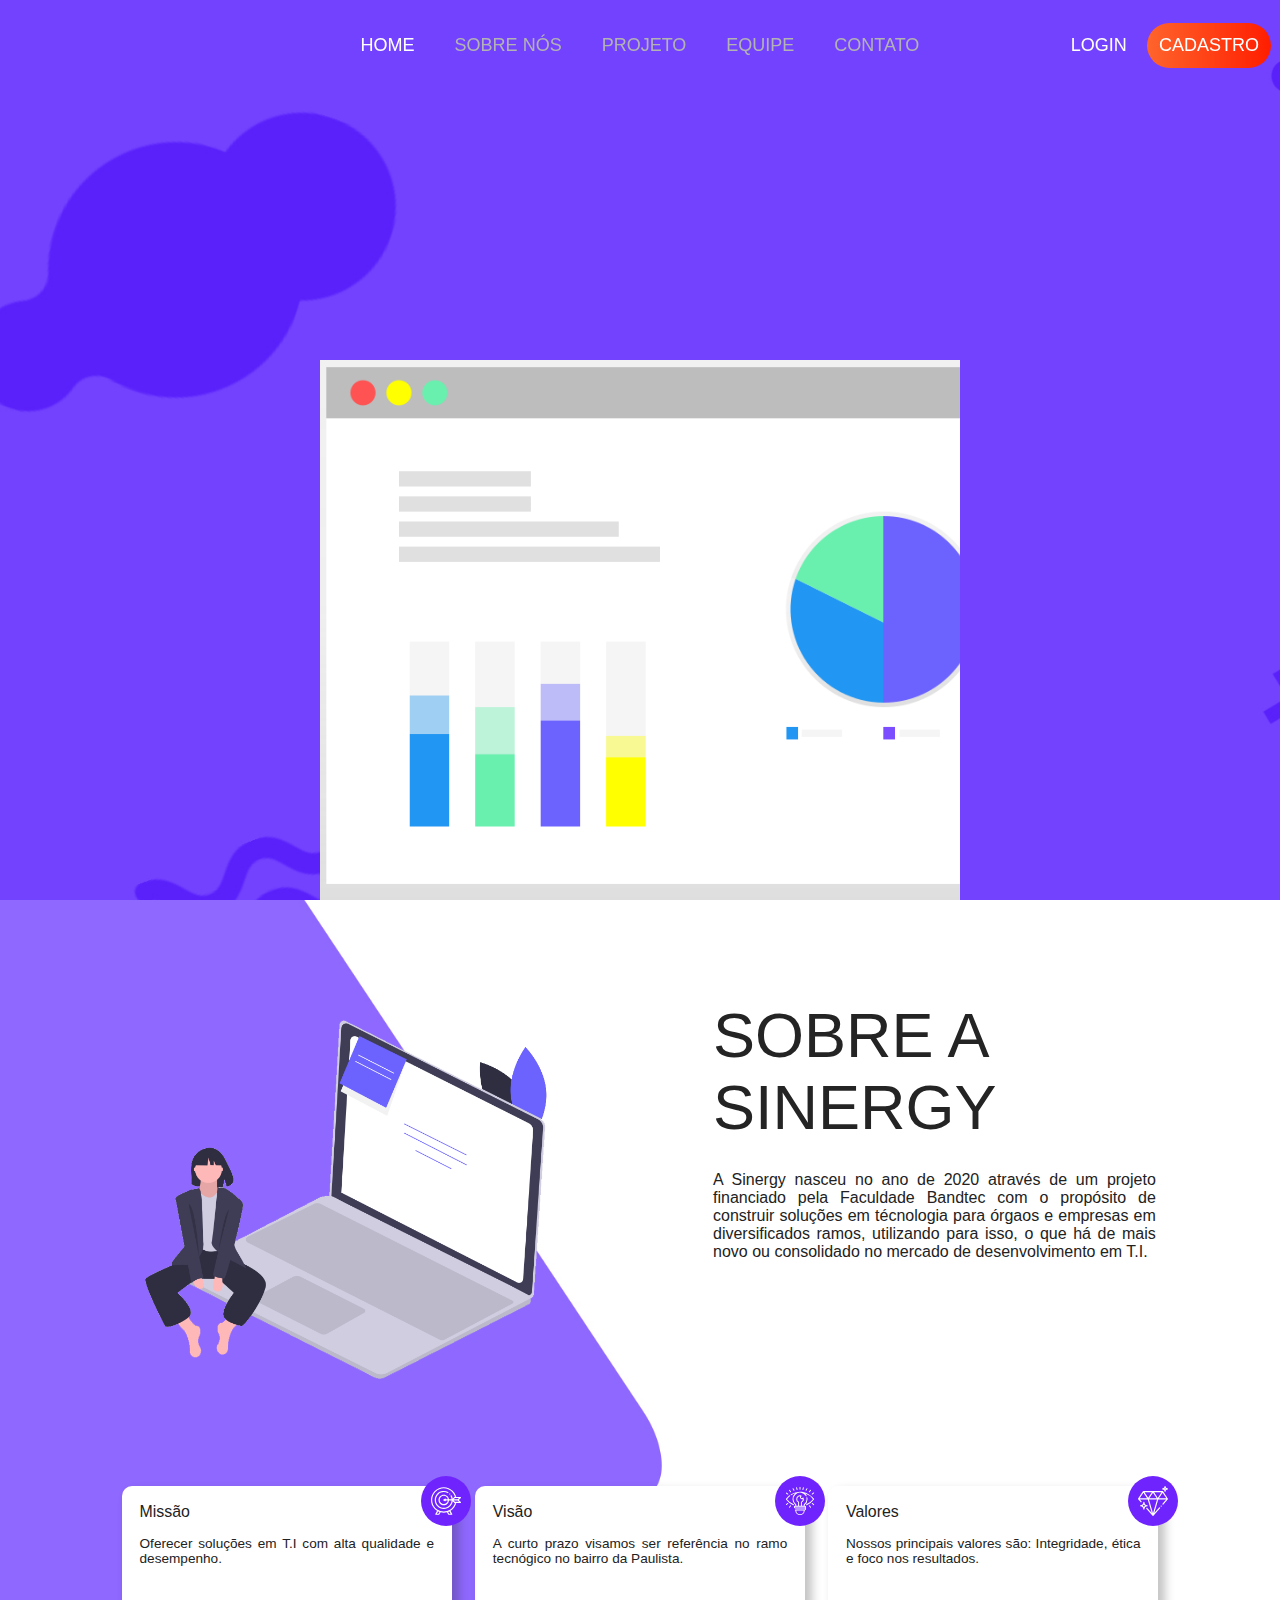
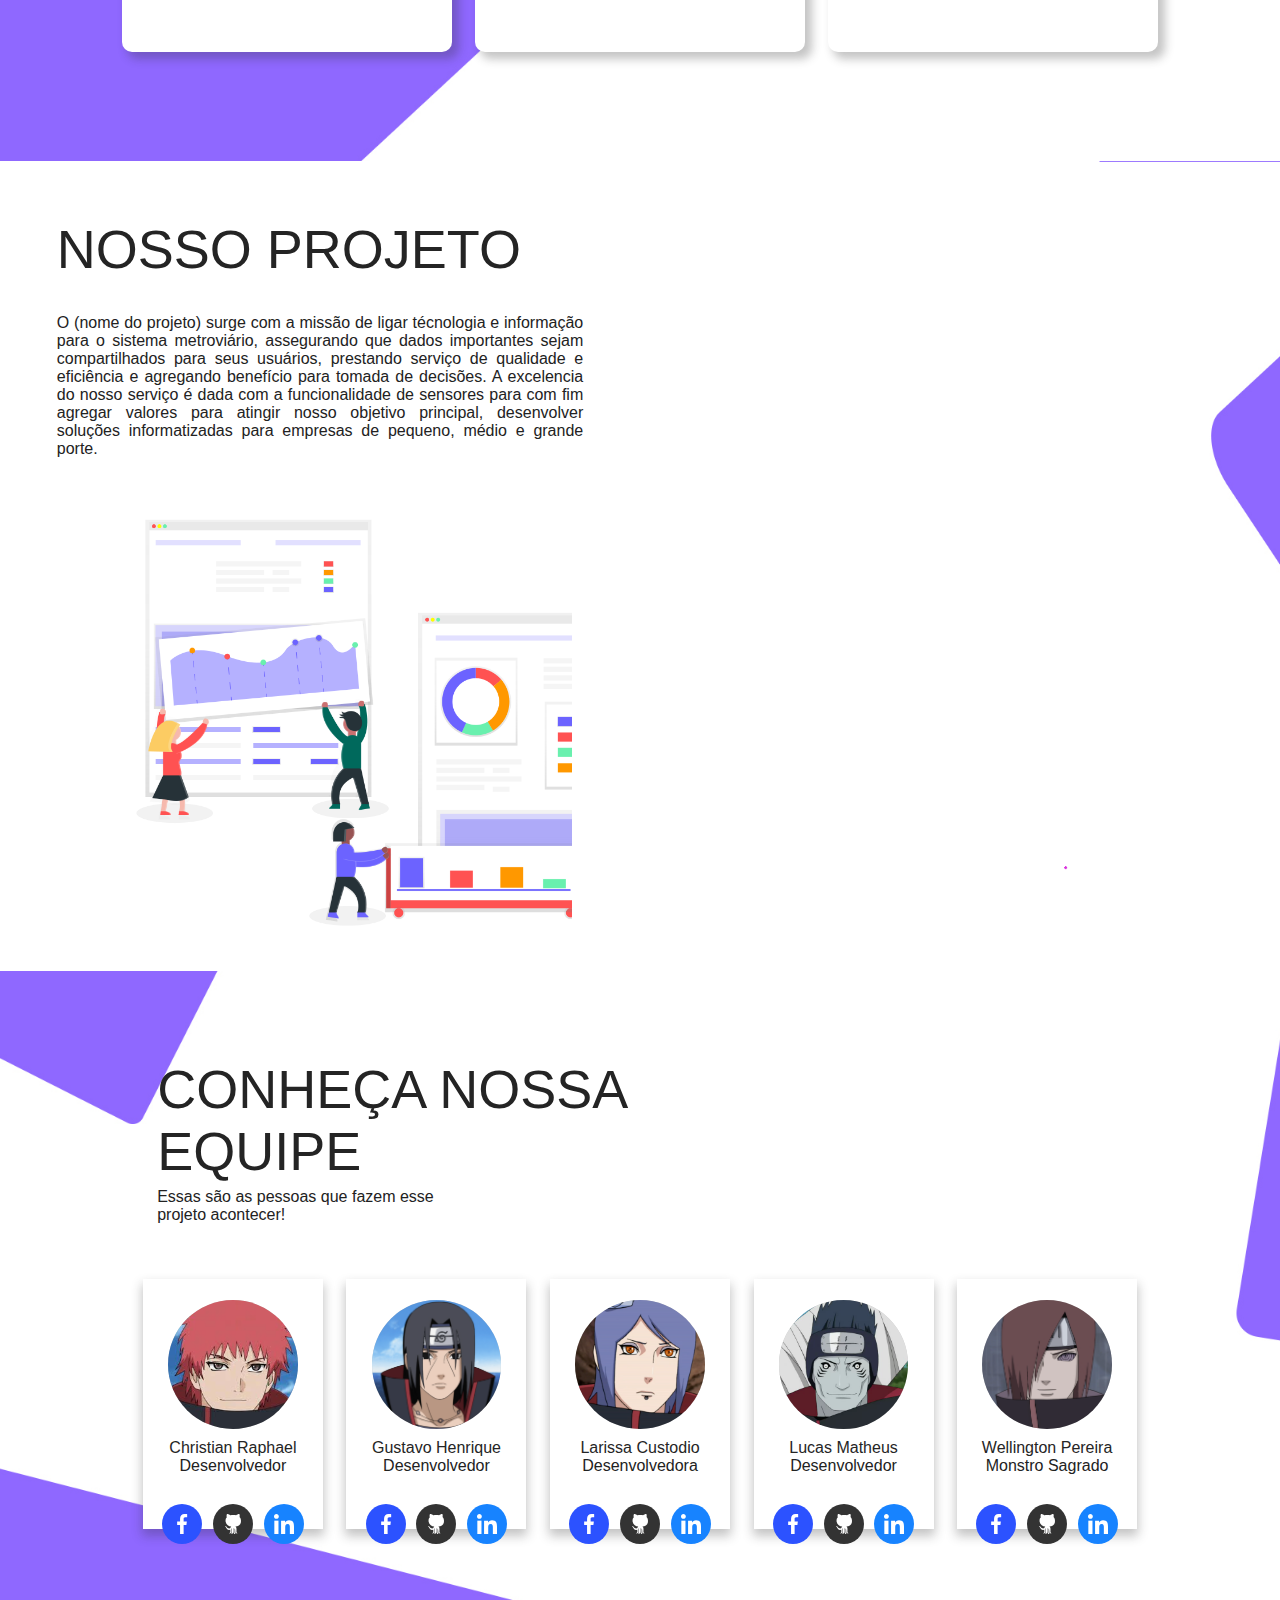
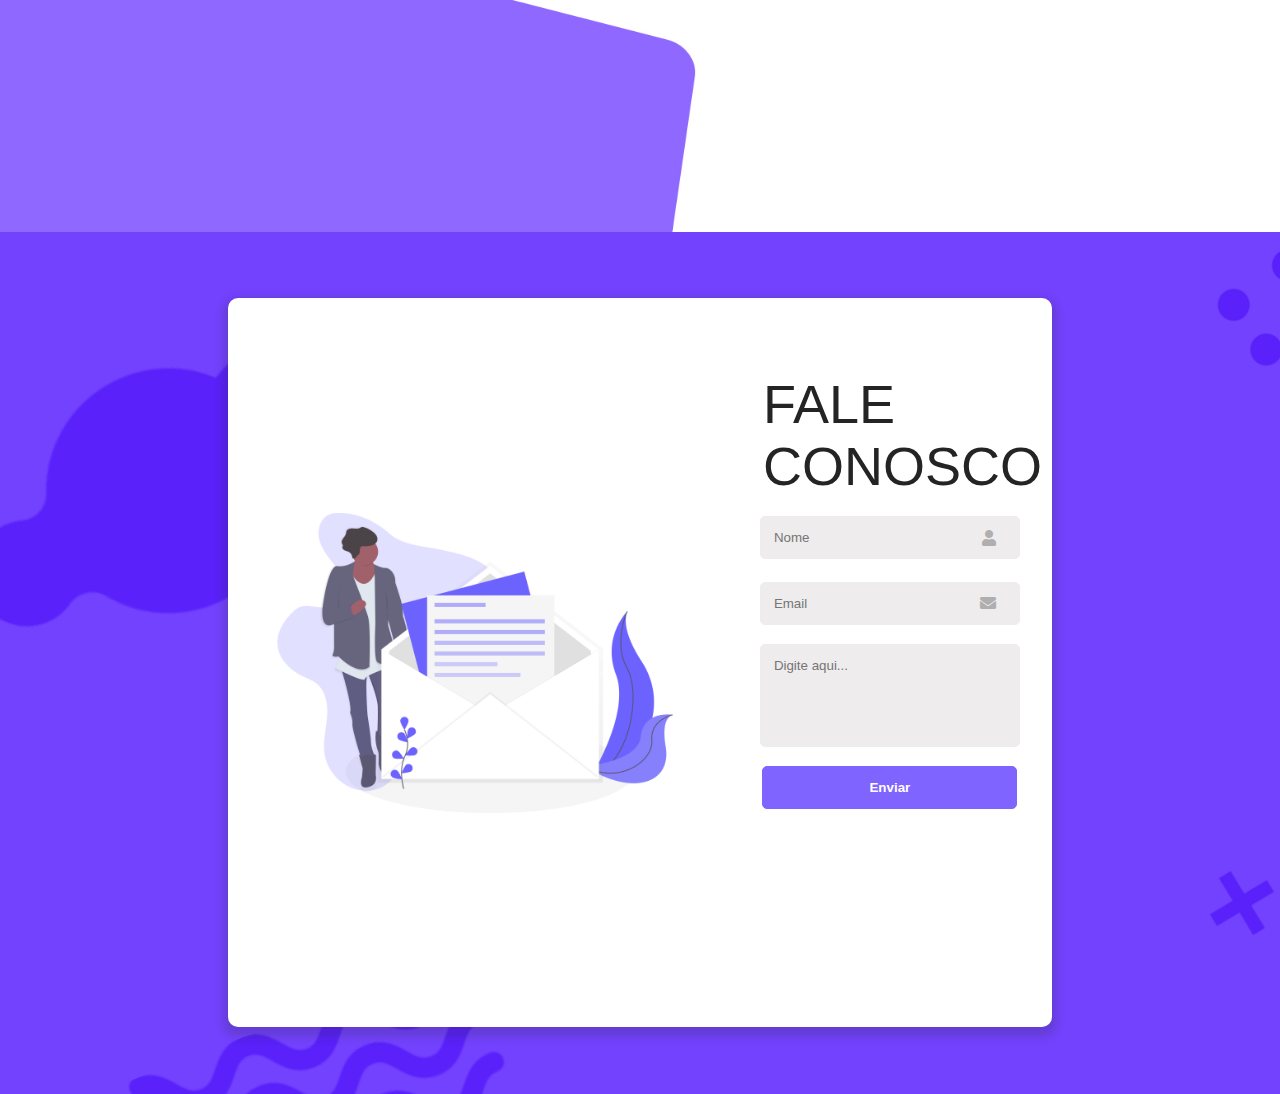
==== site-institucional/index.html @ 0c318675 "atualização section projeto" ====
<!DOCTYPE html>
<html lang="pt-br">
<head>
    <meta charset="UTF-8">
    <meta name="viewport" content="width=device-width, initial-scale=1.0">
    <meta http-equiv="X-UA-Compatible" content="ie=edge">
    <title>Document</title>

    <link rel="stylesheet" href="css/grid-layout-index.css">
    <link rel="stylesheet" href="css/menu-style.css">
    <link rel="stylesheet" href="css/style-index.css">
    <link rel="stylesheet" href="css/grid-layout-login.css">
    <link rel="stylesheet" href="css/style-login.css">

    <link href="css/font-awesome-css/all.css" rel="stylesheet"/>
    <link href="css/font-awesome-css/fontawesome.css" rel="stylesheet">
    <link href="css/font-awesome-css/brands.css" rel="stylesheet">
    <link href="css/font-awesome-css/solid.css" rel="stylesheet">
</head>
<body>
    
    <!-- CABEÇALHO -->
    <header id='header'>

        <nav id='nav-menu'>

            <div id='div-logo-menu'>
                <!-- <h1>
                    <img src="" alt="logo da empresa" id='logo-menu'>
                </h1> -->
            </div>

            <ul id='menu-site' class='menu'>
                <li class='item-menu'> <a href="#header" class='menu-link active'>HOME</a> </li>
                <li class='item-menu'> <a href="#section-empresa" class='menu-link'>SOBRE NÓS</a> </li>
                <li class='item-menu'> <a href="#section-projeto" class='menu-link'>PROJETO</a> </li>
                <li class='item-menu'> <a href="#section-equipe" class='menu-link'>EQUIPE</a> </li>
                <li class='item-menu'> <a href="#section-contato" class='menu-link'>CONTATO</a> </li>
            </ul>

            <ul id='menu-login' class='menu'>
                <li class='item-menu'><a href="#modal-login" class='page-link active'>LOGIN</a> </li>
                <li class='item-menu menu-button'> <a href="#" class='page-link'>CADASTRO</a> </li>
            </ul>

        </nav>

    </header>

    <!-- CONTEÚDO PRINCIPAL -->
    <main id='main-content'>

        <!-- IMAGEM INICIAL -->
        <div id='home'>
            <div class="imagem-home">

            </div>
        </div>

        <!-- SEÇÂO SOBRE A EMPRESA -->
        <section id='section-empresa' class='section'>
            <div class="section-image">
                <img src="img/undraw_noted_pc9f.png" alt="Mulher sentada em um notebook" class='img-section-image'>
            </div>

            <div class="section-intro">
                <h2 class='section-title'>SOBRE A SINERGY</h2>

                <p class='description'>A Sinergy nasceu no ano de 2020 através de um projeto financiado pela Faculdade Bandtec com o propósito de construir soluções em técnologia para órgaos e empresas em diversificados ramos, utilizando para isso, o que há de mais novo ou consolidado no mercado de desenvolvimento em T.I.</p>
            </div>

            <div class='content'>
                <div class='div-mvs'>
                    <div class="mvs-icon">
                        <img src="img/mission.svg" alt="Icone de alvo">
                    </div>

                    <h3 class='mvs-title'>Missão</h3>
                    <p class='mvs-p'>Oferecer soluções em T.I com alta qualidade e desempenho.<p>
                </div>

                <div class='div-mvs'>
                    <div class="mvs-icon">
                        <img src="img/vision.svg" alt="Icone de olho">
                    </div>

                    <h3 class='mvs-title'>Visão</h3>
                    <p class='mvs-p'>A curto prazo visamos ser referência no ramo tecnógico no bairro da Paulista.<p>
                </div>

                <div class='div-mvs'>
                    <div class="mvs-icon">
                        <img src="img/diamond.svg" alt="Icone de diamante">
                    </div>

                    <h3 class='mvs-title'>Valores</h3>
                    <p class='mvs-p'>Nossos principais valores são: Integridade, ética e foco nos resultados.</p>

                </div>
            </div>
        </section>

        <!-- SEÇÃO SOBRE O PROJETO -->
        <section id='section-projeto' class='section'>
            <div class="section-intro">
                <h2 class='section-title'>NOSSO PROJETO</h2>

                <p class='description'>O (nome do projeto) surge com a missão de ligar técnologia e informação para o sistema metroviário, assegurando que dados importantes sejam compartilhados para seus usuários, prestando serviço de qualidade e eficiência e agregando benefício para tomada de decisões. A excelencia do nosso serviço é dada com a funcionalidade de sensores para com fim agregar valores para atingir nosso objetivo principal, desenvolver soluções informatizadas para empresas de pequeno, médio e grande porte.</p>

                <div class="image-intro"></div>
            </div>
            <div class="section-image">

            </div>
        </section>

        <!-- SEÇÃO SOBRE A EQUIPE -->
        <section id='section-equipe' class='section'>
            <div class="section-intro">
                <h2 class='section-title'>CONHEÇA NOSSA EQUIPE</h2>

                <p class='section-subtitle'>Essas são as pessoas que fazem esse projeto acontecer!</p>
            </div>

            <div class="content">
                <div class="div-membro">
                    <div class="photo-membro">
                        <div class='img-photo-membro'>
                            <img src="img/sasori.jpg" alt="Foto de Christian Raphael" class='img-membro'>
                        </div>
                    </div>

                    <div class="name-membro">
                        <h3 class="name">Christian Raphael</h3>
                        <p class="funtion">Desenvolvedor</p>
                    </div>

                    <div class="social-medias">
                        <div class='div-social-media'>
                            <a href="#">
                                <img src="img/facebook.svg" alt="Facebook" class='social-media-icon'>
                            </a>
                        </div> 

                        <div class='div-social-media'>
                            <a href="#">
                                <img src="img/cat.svg" alt="GitHub" class='social-media-icon'>
                            </a>
                        </div>

                        <div class='div-social-media'>
                            <a href="#">
                                <img src="img/linkedin.svg" alt="Linkedin" class='social-media-icon'>
                            </a>
                        </div>
                    </div>
                </div>

                <div class="div-membro">
                    <div class="photo-membro">
                        <div class='img-photo-membro'>
                            <img src="img/itachi.png" alt="Foto de Gustavo Henrique" class='img-membro'>
                        </div>
                    </div>

                    <div class="name-membro">
                        <h3 class="name">Gustavo Henrique</h3>
                        <p class="funtion">Desenvolvedor</p>
                    </div>

                    <div class="social-medias">
                        <div class='div-social-media'>
                            <a href="#">
                                <img src="img/facebook.svg" alt="Facebook" class='social-media-icon'>
                            </a>
                        </div> 

                        <div class='div-social-media'>
                            <a href="#">
                                <img src="img/cat.svg" alt="GitHub" class='social-media-icon'>
                            </a>
                        </div>

                        <div class='div-social-media'>
                            <a href="#">
                                <img src="img/linkedin.svg" alt="Linkedin" class='social-media-icon'>
                            </a>
                        </div>
                    </div>
                </div>

                <div class="div-membro">
                    <div class="photo-membro">
                        <div class='img-photo-membro'>
                            <img src="img/konan.png" alt="Foto de Larissa Custodio" class='img-membro'>
                        </div>
                    </div>

                    <div class="name-membro">
                        <h3 class="name">Larissa Custodio</h3>
                        <p class="funtion">Desenvolvedora</p>
                    </div>

                    <div class="social-medias">
                        <div class='div-social-media'>
                            <a href="#">
                                <img src="img/facebook.svg" alt="Facebook" class='social-media-icon'>
                            </a>
                        </div> 

                        <div class='div-social-media'>
                            <a href="#">
                                <img src="img/cat.svg" alt="GitHub" class='social-media-icon'>
                            </a>
                        </div>

                        <div class='div-social-media'>
                            <a href="#">
                                <img src="img/linkedin.svg" alt="Linkedin" class='social-media-icon'>
                            </a>
                        </div>
                    </div>
                </div>

                <div class="div-membro">
                    <div class="photo-membro">
                        <div class='img-photo-membro'>
                            <img src="img/kisame.png" alt="Foto de Lucas Matheus" class='img-membro'>
                        </div>
                    </div>

                    <div class="name-membro">
                        <h3 class="name">Lucas Matheus</h3>
                        <p class="funtion">Desenvolvedor</p>
                    </div>

                    <div class="social-medias">
                        <div class='div-social-media'>
                            <a href="#">
                                <img src="img/facebook.svg" alt="Facebook" class='social-media-icon'>
                            </a>
                        </div> 

                        <div class='div-social-media'>
                            <a href="#">
                                <img src="img/cat.svg" alt="GitHub" class='social-media-icon'>
                            </a>
                        </div>

                        <div class='div-social-media'>
                            <a href="#">
                                <img src="img/linkedin.svg" alt="Linkedin" class='social-media-icon'>
                            </a>
                        </div>
                    </div>
                </div>

                <div class="div-membro">
                    <div class="photo-membro">
                        <div class='img-photo-membro'>
                            <img src="img/nagato.png" alt="Foto de Wellington Pereira" class='img-membro'>
                        </div>
                    </div>

                    <div class="name-membro">
                        <h3 class="name">Wellington Pereira</h3>
                        <p class="funtion">Monstro Sagrado</p>
                    </div>

                    <div class="social-medias">
                        <div class='div-social-media'>
                            <a href="#">
                                <img src="img/facebook.svg" alt="Facebook" class='social-media-icon'>
                            </a>
                        </div> 

                        <div class='div-social-media'>
                            <a href="#">
                                <img src="img/cat.svg" alt="GitHub" class='social-media-icon'>
                            </a>
                        </div>

                        <div class='div-social-media'>
                            <a href="#">
                                <img src="img/linkedin.svg" alt="Linkedin" class='social-media-icon'>
                            </a>
                        </div>
                    </div>
                </div>
            </div>
        </section>

        <!-- ÁREA DE CONTATO -->
        <section id='section-contato' class='section'>
           
            <div class="area-contato">
                <div class="section-image">
                    <img src="img/undraw_newsletter_vovu.png" alt="Homem e um envelope com uma carta" class='img-section-image'>
                </div>

                <div class="content">
                    <div class="section-intro">
                        <h2 class='section-title'>FALE CONOSCO</h2>
                    </div>
                
                    <div class="contato-form">
                        <form>
                            <div class="form-area">
                                <i class="fas fa-user contato-input-icon"></i>
                                <input type="text" placeholder="Nome" id='nome' class='input'>
                            </div>

                            <div class="form-area">
                                <i class="fas fa-envelope contato-input-icon"></i>
                                <input type="email" placeholder="Email" id='email' class='input'>
                            </div>

                            <div class="form-area">
                                <textarea name="mensagem" id="mensagem" class='text-area' placeholder="Digite aqui..." rows="5"></textarea>
                            </div>

                            <div class="form-area">
                                <button type="submit" class='submit-btn'>Enviar</button>
                            </div>
                        </form>
                    </div>
                </div>

            </div>
            
        </section>

    </main>

        <div id="modal-login">
            <div id="mid">
                
                <!-- SECTION DA IMAGEM DA ESQUERDA -->
                <section id="section-img">
                    <div id="div-section-img">
                        <div id="div-logo">
                            <img src="img/undraw_subway_7vh7.png" alt="" width="800px">
                            <!-- <h1 class='h1-logo'>LOGO</h1> -->
                        </div>
                        <!-- <div id="texto-img">
                            <h1 class="titulo-principal">Lorem Ipsum is simply dummy text of the printing and typesetting industry. Lorem Ipsum has been the industry's standard dummy text ever since the 1500s.</h1>
                        </div> -->
                    </div>
                </section>
    
                <!-- SECTION DO LOGIN -->
                <section id="section-login">
                        <a href="#fechar" title="Fechar" class="fechar"><i class="fas fa-times"></i></a>
    
                    <!-- CONTEÚDO DENTRO DA SECTION LOGIN -->
                    <div id="corpo-login">
    
                        <div id="div-img">
                            <p>BEM-VINDO</p>
                            <img src="img/undraw_dev_focus_b9xo (1).png" alt="Moça utilizando o computador" class='welcome-img'> 
                            <p class='welcome-text'>Lorem ipsum dolor sit amet, consectetur adipiscing elit.</p>
                        </div>
    
                        <!-- FORMULÁRIO LOGIN -->
                        <div id="form-login">
    
                            <div class='div-input'>
                                <input type="text" class="input-login" placeholder="Login">
                            </div>
    
                            <div class='div-input'>
                                <input type="password" class="input-login" placeholder="Senha">
                            </div>
    
                            <div class='div-input'>
                                <button class="btn-login" id="id-btn">Entrar</button>
                            </div>
    
                            <p>
                                <a href="#" class='form-link'>Esqueci a senha | </a> 
                                <a href="#" class="form-link"> Cadastre-se</a>
                            </p>
    
                        </div>
                    </div>    
                </section>
            </div>
        </div>
    <!-- RODAPÉ -->
    <footer id='footer'>

    </footer>

    <script src="js/menu-animation.js"></script>
    <script src="js/login-animation.js"></script>
</body>
</html>
---- site-institucional/css/grid-layout-index.css ----
body {
    display: grid;
    grid-template-areas: 
        "header"
        "main"
        "footer"
    ;
}

#header {
    grid-area: header;
}

#main-content {
    grid-area: main;
    display: grid;
    grid-template-areas: 
        "home"
        "section-empresa"
        "section-projeto"
        "section-equipe"
        "section-contato"
    ;
}

#footer {
    grid-area: footer;
}

/* SEÇÕES */

#home {
    grid-area: home;
}

#section-empresa {
    grid-area: section-empresa;
}

#section-projeto {
    grid-area: section-projeto;
}

#section-equipe {
    grid-area: section-equipe;
}

#section-contato {
    grid-area: section-contato;
}
---- site-institucional/css/menu-style.css ----
nav#nav-menu {
    position: fixed;
    display: grid;
    width: 100%;
    grid-template-areas:
        "logo menu-site menu-login"
    ;
    grid-template-columns: 0.5fr 2fr 0.5fr;
    padding-top: 1%;
    transition: 0.2s;
    z-index: 1;
}

div#div-logo-menu {
    grid-area: logo;
}

ul#menu-site {
    grid-area: menu-site;
}

ul#menu-login {
    grid-area: menu-login;
}

ul.menu {
    list-style: none;
    display: flex;
    justify-content: center;
    align-items: center;
    padding: 2%;
    font-size: 2vh;
    font-weight: bold;
}

li.item-menu { 
    display: inline-block;
    padding: 5px 20px;
}

a.menu-link {
    color: #b3b3b3;
    text-decoration: none;
    position: relative;
}

a.menu-link::after {
    position: absolute;
    content: '';
    height: 2px;
    bottom: -4px;
    margin: 0 auto;
    left: 0;
    right: 0;
    width: 0%;
    transition:.5s;
}

a.menu-link:hover {
    color: white;
    transition:.5s;
}

a.menu-link:hover::after {
    width: 80%;
    background: white;
}

.active {
    color: white !important;
}



li.menu-button {
    border-radius: 25px;
    padding: 6%;
    width: 50%;
    background: linear-gradient(to right, rgb(255, 100, 44), rgb(255, 30, 0));
    text-align: center;
    margin-right: 12%;
}

a.page-link {
    color: white;
    text-decoration: none;
}



nav.nav-scrolled {
    padding-top: 0 !important;
    transition: 0.3s !important;
    background: rgb(255, 255, 255);
    box-shadow: 0px 1px 2px 1px rgba(31, 31, 31, 0.151);
}

nav.nav-scrolled .active{
    color: rgb(31, 31, 31) !important;
}

nav.nav-scrolled a.menu-link:hover {
    color: rgb(31, 31, 31);
    transition:.5s;
}

nav.nav-scrolled a.menu-link:hover::after {
    width: 80%;
    background: rgb(31, 31, 31);
}
---- site-institucional/css/style-index.css ----
* {
    margin: 0;
    padding: 0;
    font-family: -apple-system, BlinkMacSystemFont, 'Segoe UI', Roboto, Oxygen, Ubuntu, Cantarell, 'Open Sans', 'Helvetica Neue', sans-serif;;

}

html {
    scroll-behavior: smooth;
}

#home {
    height: 100vh;
    background: url(../img/fundo-contato.jpg);
    background-size: cover;
    display: flex;
    justify-content: center;
}

.imagem-home{
    width: 50%;
    height: 60%;
    align-self: flex-end;
    background: url(../img/undraw_charts_jj6t.png);
    background-size: cover;
}

.section {
    text-align: center;
    padding: 2% 4%;
    height: 90vh;
}

.section-image {
    display: flex;
    align-items: center;
    justify-content: center;
}

.img-section-image {
    width: 100%;
}

.section-title {
    padding: 3%;
    font-size: 6vh;
    color: rgb(36, 36, 36);
}

.section-subtitle {
    margin-top: -4%;
    padding: 1.5%;
}

.content {
    display: flex;
    justify-content: center;
}

.description {
    padding: 3%;
    text-align: justify;
}

#section-empresa {
    display: grid;
    grid-template-columns: 1fr 1fr;
    background: url('../img/background-empresa.jpg');
    background-size: cover;
}

#section-empresa .section-image {
    grid-column: 1;
    position: relative;
}

#section-empresa .img-section-image {
    width: 530px;
    animation: flutuar 6s infinite;
    position: absolute;
}

#section-empresa .section-intro {
    grid-column: 2;
    padding: 10%;
}

#section-empresa .section-title {
    text-align: left;
    font-size: 7vh;
}

#section-empresa .content {
    grid-column: 1 / 3;
}

.div-mvs {
    position: relative;
    width: 25%;
    height: 50%;
    margin: 1%;
    padding: 1.5%;
    font-size: 85%;
    background: white;
    border-radius: 10px;
    box-shadow: 6px 6px 10px 1px #29292946;
}

.mvs-p {
    padding: 5% 0 0 0;
    text-align: justify;
}

.mvs-title {
    text-align: left;
}

.mvs-icon {
    display: flex;
    align-items: center;
    justify-content: center;
    position: absolute;
    width: 50px;
    height: 50px;
    background: rgb(112, 36, 253);
    right: -6%;
    top: -6%;
    border-radius: 100%;
}

.mvs-icon img {
    width: 60%;
}

@keyframes flutuar{
    0% {
        margin-top: 10px;
    }
    25% {
        margin-top: -10px;
    }
    50% {
        margin-top: 10px;
    }
    75% {
        margin-top: -10px;
    }
    100% {
        margin-top: 10px;
    }
}
#section-projeto {
    display: grid;
    grid-template-areas: 
        "texto imagem"
    ;
    grid-template-columns: 1fr 1fr;
    background: url(../img/backgound-projeto.png);
    background-size: cover;
    padding: 0;
}

#section-projeto .section-intro {
    grid-area: texto;
    padding: 40px;
    padding-bottom: 0;
    position: relative;
    display: flex;
    flex-direction: column;
}

#section-projeto .section-image {
    grid-area: imagem;
}

#section-projeto .section-intro .section-title {
    text-align: left;
}

.image-intro{
    width: 90%;
    height: 100%;
    align-self: center;
    background: url(../img/undraw_data_xmfy.png);
    background-size: cover;
    position: relative;
}

#section-equipe {
    display: grid;
    grid-template-rows: 1fr 2fr; 
    background: url(../img/fundo-equipe.jpg); 
    background-size: cover; 
}

#section-equipe .section-intro {
    grid-row: 1;
    display: flex;
    flex-direction: column;
    justify-content: center;
}

#section-equipe .content {
    grid-row: 2;
    display: flex;
    align-items: flex-start;
    justify-content: center;
    flex-wrap: wrap;
}

#section-equipe .section-title {
    width: 40%;
    text-align: left;
    margin-left: 6%;
}

#section-equipe .section-subtitle {
    width: 30%;
    margin-left: 6%;
    padding: 1.5% 3%;
    box-sizing: border-box;
    text-align: left;
}

div.div-membro {
    position: relative;
    background: white;
    margin: 1%;
    height: 250px;
    width: 180px;
    box-shadow: 0 6px 10px 1px #29292946;
}

div.div-membro div {
    display: flex;
    align-items: center;
    justify-content: center;
    box-sizing: border-box;
}

div.photo-membro {
    width: 100%;
    height: 60%;
    padding: 12% 10% 0 10%;
}

div.img-photo-membro {
    width: 90%;
    height: 100%;
    background: rgb(202, 202, 202);
    border-radius: 100%;
}

img.img-membro {
    width: 100%;
    height: 100%;
    object-fit: cover;
    border-radius: 100%;
}

.name-membro {
    flex-direction: column;
    padding: 6% 8%;
}

.name-membro h3.name {
    font-size: 100%;
    color: rgb(37, 37, 37);
}

.social-medias {
    width: 100%;
    height: 20%;
    position: absolute;
    bottom: -8%;
}

.div-social-media { 
    width: 40px;
    height: 40px;
    margin: 3%;
    border-radius: 100%;
    
}

.div-social-media:nth-child(1) { 
    background: rgb(44, 82, 255);
}

.div-social-media:nth-child(2) { 
    background: rgb(51, 51, 51);
}

.div-social-media:nth-child(3) { 
    background: rgb(23, 131, 255);
}

.div-social-media a {
    width: 100%;
    height: 100%;
    display: flex;
    align-items: center;
    justify-content: center;
}

.social-media-icon {
    width: 20px;
    height: 20px;
}

.div-social-media a:hover > .social-media-icon {
    transform: scale(1.1);
}

#section-contato {
    display: flex;
    align-items: center;
    justify-content: center;
    background: url(../img/fundo-contato.jpg);
    background-size: cover;
}

div.area-contato {
    background: white;
    width: 70%;
    height: 90%;
    border-radius: 10px;
    display: grid;
    grid-template-columns: 1.5fr 1fr;
    box-shadow: 0px 5px 10px 5px rgba(37, 37, 37, 0.185);
}

#section-contato .content {
    display: flex;
    flex-direction: column;
    box-sizing: border-box;
    padding: 4%;
}

#section-contato .section-intro {
    text-align: left;
    box-sizing: border-box;
    padding: 0 8%;
}

#section-contato .section-title {
    padding: 1.2%;
}

div.contato-form {
    height: 65%;
    display: flex;
    justify-content: center;
}

#section-contato div.form-area {
    position: relative;
    padding: 1%;
    margin-top: 4%;
    min-height: 50px;
    width: 260px;
    display: flex;
    align-items: center;
    justify-content: center;
}

div.form-area .input, .text-area {
    background: rgb(238, 236, 236);
    border: 1px solid rgb(238, 236, 236);
}

div.form-area .input, .text-area, .submit-btn {
    width: 98%;
    padding: 5%;
}

div.form-area .input, .submit-btn, .text-area {
    border-radius: 5px;
}

div.form-area .text-area {
    resize: none;
}

div.form-area .submit-btn {
    font-weight: bold;
    background: rgb(128, 100, 255);
    border: 1px solid rgb(128, 100, 255);
    color: white;
}

div.form-area .submit-btn:hover {
    color: rgb(128, 100, 255);
    background: white;
    cursor: pointer;
    transition: .5s;
}

i.contato-input-icon {
    color: rgb(175, 175, 175);
    position: absolute;
    right: 10%;
}

div.form-area .input:focus, .text-area:focus, .submit-btn:focus {
    outline: none;
}

div.form-area .input:focus, .text-area:focus {
    border-color: grey;
    transition: .2s;
}
---- site-institucional/css/grid-layout-login.css ----
div#mid {
    display: grid;
    grid-template-areas: 
        "imagem login"
    ;
    grid-template-columns: 2fr 1fr;
}

section#section-img {
    grid-area: imagem;
}

section#section-login {
    grid-area: login;
}
---- site-institucional/css/style-login.css ----
* {
    margin: 0;
    padding: 0;
    font-family: -apple-system, BlinkMacSystemFont, 'Segoe UI', Roboto, Oxygen, Ubuntu, Cantarell, 'Open Sans', 'Helvetica Neue', sans-serif;
    font-weight: 500;
    color: #222222;
}

div#mid {
    border-radius: 10px;
    position: relative;
}

section#section-img{
    height: 100%;
    display: flex;
    justify-content: center;
    border-radius: 10px 0px 0px 10px;
    flex-direction: column;
    align-items: center;
    background-color: white;
    /* background: url('../img/undraw_subway_7vh7.png');
    background-size: cover; */
}

section#section-login {
    height: 100%;
    display: flex;
    justify-content: center;
    border-radius: 0px 10px 10px 0px;
    flex-direction: column;
    background-color: white;
}

div#div-section-img {
    width: 100%;
    height: 100%;
    display: flex;
    justify-content: center;
    align-items: center;
    flex-direction: column;
}

div#div-logo {
    width: 50%;
    height: 10%;
    justify-content: center;
    align-items: center;
    display: flex;
    flex-direction: column;
}

h1.h1-logo {
    font-weight: bold;
    color: white; 
    font-size: 50px;
}

div#texto-img {
    width: 60%;
    height: 30%;
    justify-content: center;
    align-items: center;
    display: flex;
    flex-direction: column;
}

div#corpo-login {
    width: 100%;
    height: 100%;
    border-radius: 20px 0px 0px 20px;
}

div#div-img{
    width: 100%;
    height: 30%;
    border-radius: 20px 0px 0px 0px;
    display: flex;
    justify-content: center;
    align-items: center;
    flex-direction: column;
    padding-top: 70px;
}

img.welcome-img {
    max-width: 200px; 
    margin-top: 5px;
}

p.welcome-text {
    width: 70%; 
    text-align: center; 
    font-weight: 200; 
    margin-top: 5px;
}

div#form-login{
    width: 100%;
    height: 50%;
    display: flex;
    align-items: center;
    border-radius: 0px 0px 0px 20px;
    flex-direction: column;
    padding-top: 40px;   
}

div.div-input {
    width: 70%;
    height: 11.5%;
    margin: 15px;
}

input.input-login, button.btn-login {
    width: 100%;
    height: 40px;
    border: 0;
    margin: 7px;
    border-radius: 5px !important;
    border: 1px solid rgba(128, 128, 128, 0.315);
    margin: 0;
    text-align: center;
}

input.input-login:focus {
    transition: 0.3s;
    box-shadow: 0 0 1pt 1pt #6c63ff;
    outline: none;
}

::-webkit-input-placeholder {
    font-style: -apple-system, BlinkMacSystemFont, 'Segoe UI', Roboto, Oxygen, Ubuntu, Cantarell, 'Open Sans', 'Helvetica Neue', sans-serif !important;
    font-weight: 100;
}

button.btn-login {
    background: #6c63ff;
    color: white;
    border: 0px !important;
}

button.btn-login:hover {
    transition: 0.3s;
    background: white;
    color: #6c63ff;
    border: 0px;
    cursor: pointer;
    box-shadow: 0px 0px 2px 2px #6c63ff;
}

a.form-link {
    font-size: 12px; 
    text-decoration: none; 
    margin-top: 5px; 
    font-weight: 300;
}

a.form-link:nth-child(2) {
    color: #6c63ff
}

/* ANIMAÇÃO DE DIGITAÇÃO */

.titulo-principal{
    max-width: 600px;
    text-align: center;
    font-weight: 300;
    color: #fff;
}

.titulo-principal:after{
 content: '|';
 margin-left: 5px;
 opacity: 1;
 animation: pisca .7s infinite;
}
/* Animação aplicada ao content referente a classe *.titulo-principal* resultando num efeito de cursor piscando. */

@keyframes pisca{
    0%, 100%{
        opacity: 1;
    }
    50%{
        opacity: 0;
    }
}

/* MODAL */

#modal-login{
    display: flex;
    justify-content: center;
    align-items: center;
    position: fixed;
    top: 0;
    right: 0;
    bottom: 0;
    left: 0;
    background: rgba(15, 15, 15, 0.589);
    z-index: 99999;
    opacity: 0;
    -webkit-transition:  opacity 400ms ease-in;
    -moz-transition: opacity 400ms ease-in;
    transition: opacity 400ms ease-in;
    pointer-events: none;
}

#modal-login:target{
    opacity: 1;
    pointer-events: auto;
}



.fechar {
    position: absolute;
    top: 2%;
    right: 2%;
}

.fechar i {
    color: #b4b4b4;
}

.fechar i:hover {
    color: rgb(255, 60, 60);
    transition: .5s;
}

a{
    text-decoration: none;
}
---- site-institucional/css/font-awesome-css/brands.css ----
/*!
 * Font Awesome Free 5.12.1 by @fontawesome - https://fontawesome.com
 * License - https://fontawesome.com/license/free (Icons: CC BY 4.0, Fonts: SIL OFL 1.1, Code: MIT License)
 */
@font-face {
  font-family: 'Font Awesome 5 Brands';
  font-style: normal;
  font-weight: 400;
  font-display: auto;
  src: url("../webfonts/fa-brands-400.eot");
  src: url("../webfonts/fa-brands-400.eot?#iefix") format("embedded-opentype"), url("../webfonts/fa-brands-400.woff2") format("woff2"), url("../webfonts/fa-brands-400.woff") format("woff"), url("../webfonts/fa-brands-400.ttf") format("truetype"), url("../webfonts/fa-brands-400.svg#fontawesome") format("svg"); }

.fab {
  font-family: 'Font Awesome 5 Brands';
  font-weight: 400; }
---- site-institucional/css/font-awesome-css/solid.css ----
/*!
 * Font Awesome Free 5.12.1 by @fontawesome - https://fontawesome.com
 * License - https://fontawesome.com/license/free (Icons: CC BY 4.0, Fonts: SIL OFL 1.1, Code: MIT License)
 */
@font-face {
  font-family: 'Font Awesome 5 Free';
  font-style: normal;
  font-weight: 900;
  font-display: auto;
  src: url("../webfonts/fa-solid-900.eot");
  src: url("../webfonts/fa-solid-900.eot?#iefix") format("embedded-opentype"), url("../webfonts/fa-solid-900.woff2") format("woff2"), url("../webfonts/fa-solid-900.woff") format("woff"), url("../webfonts/fa-solid-900.ttf") format("truetype"), url("../webfonts/fa-solid-900.svg#fontawesome") format("svg"); }

.fa,
.fas {
  font-family: 'Font Awesome 5 Free';
  font-weight: 900; }
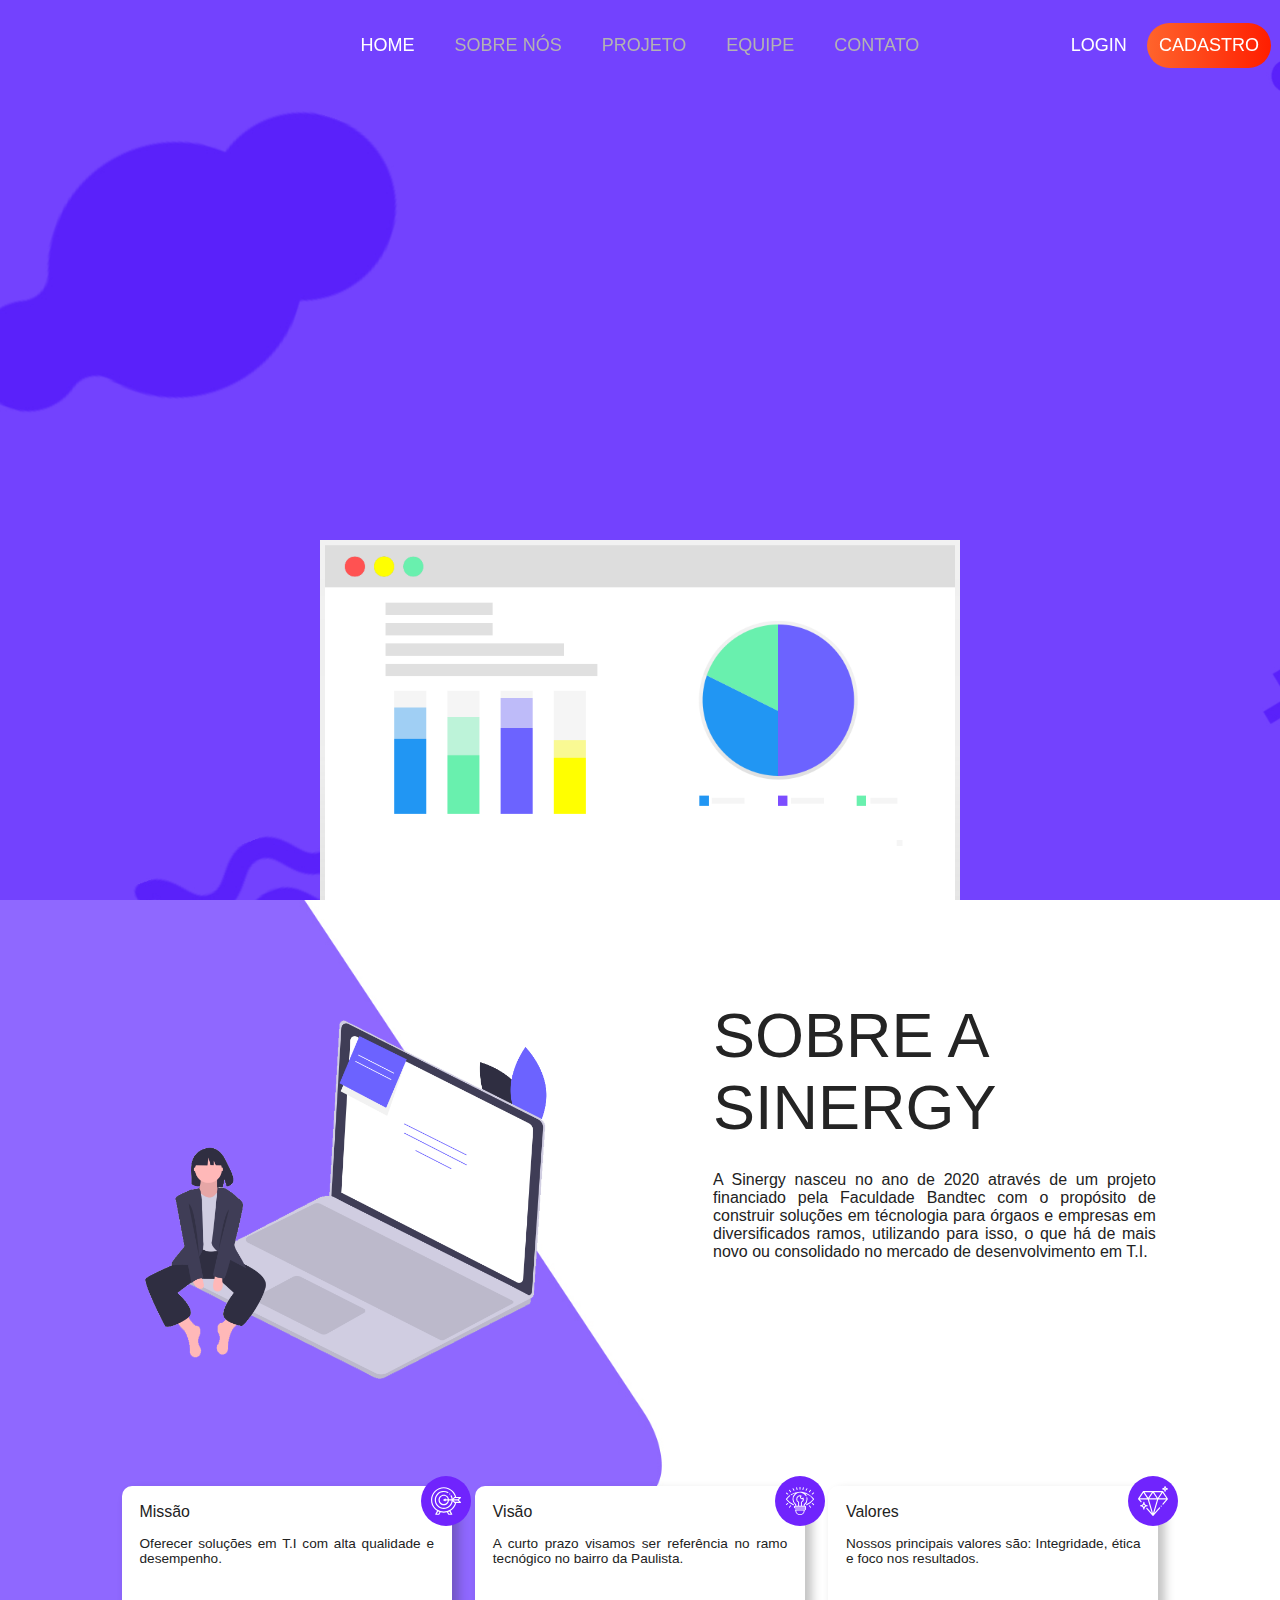
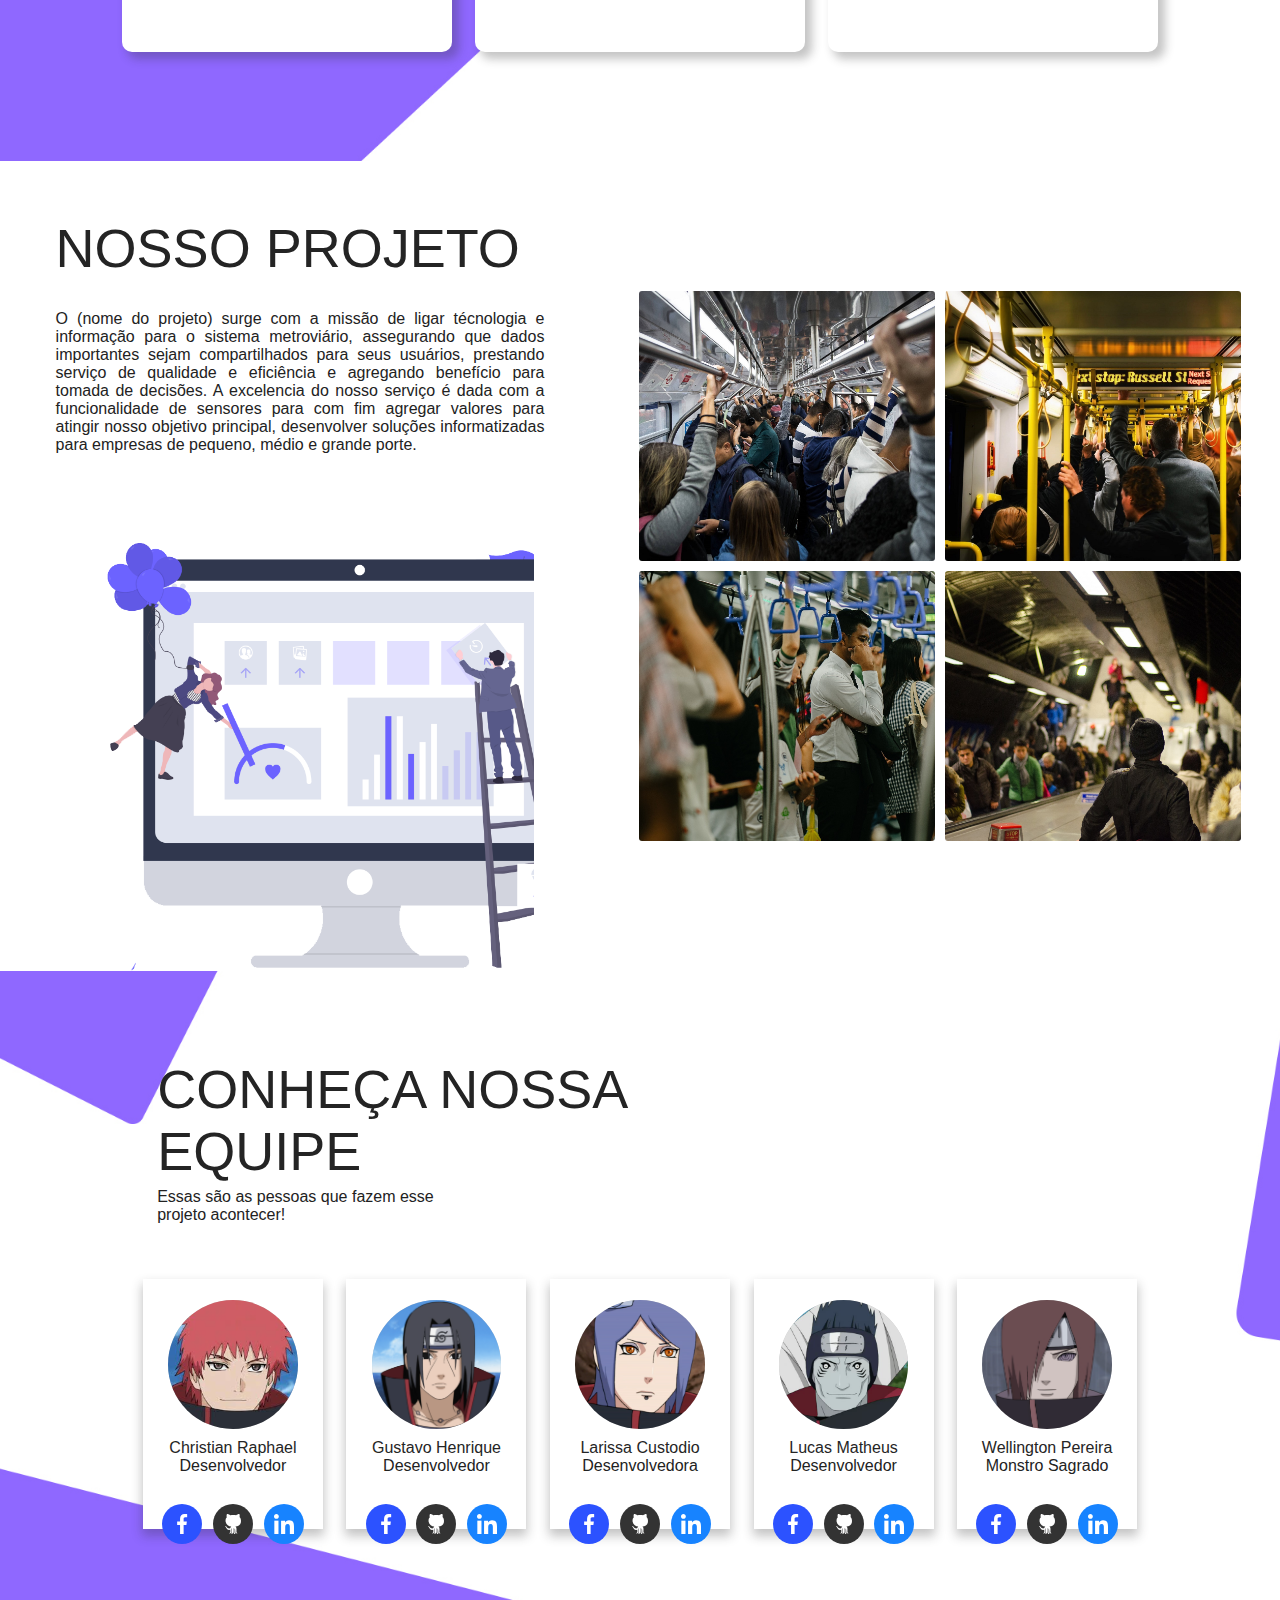
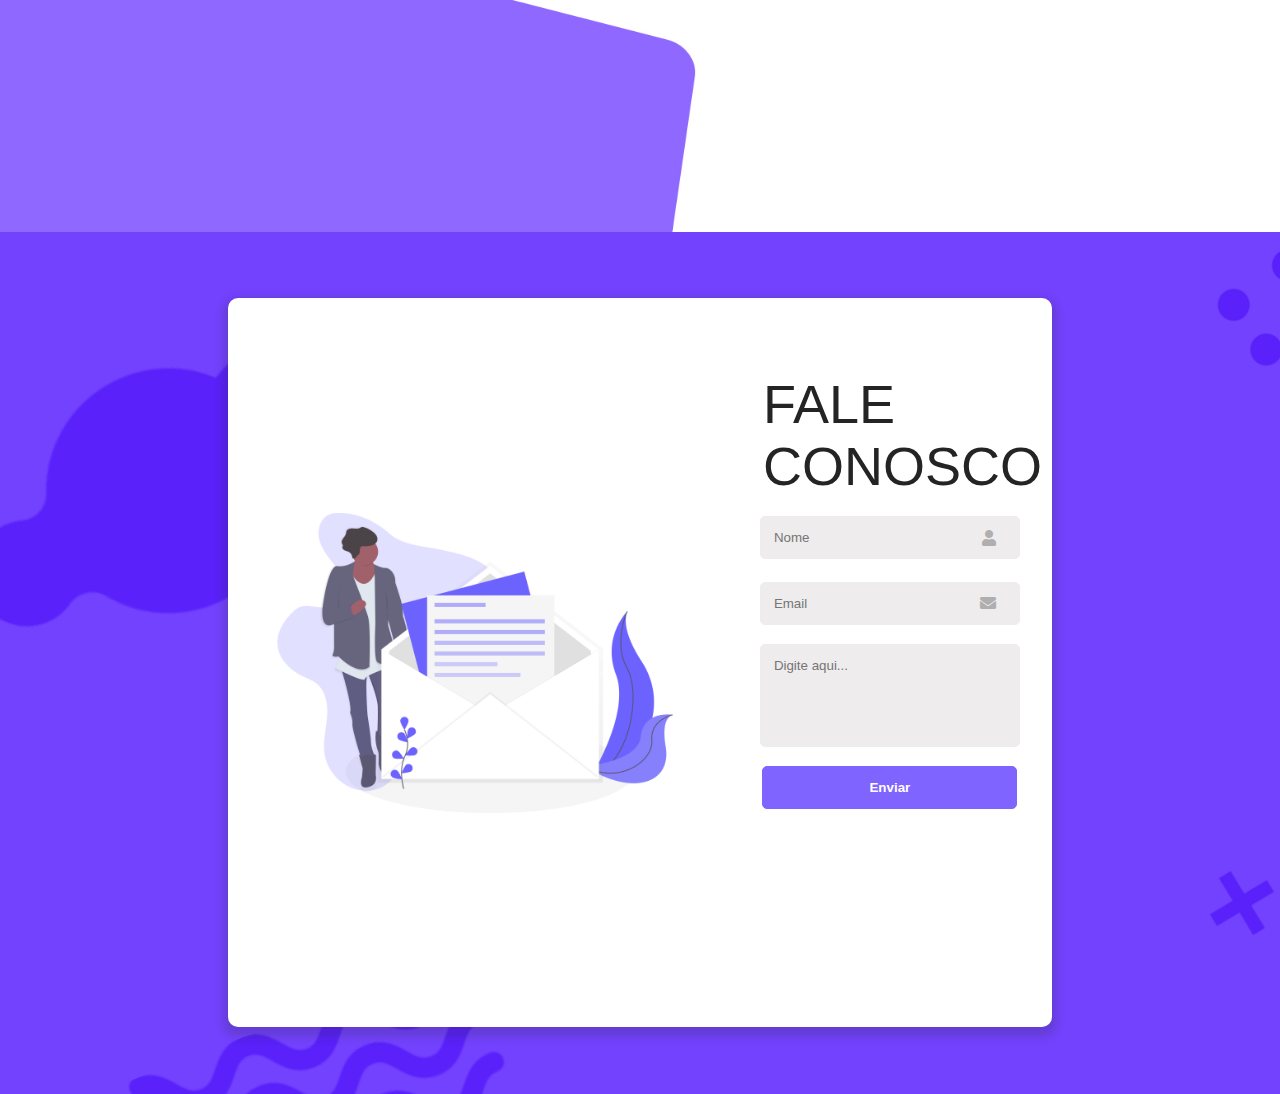
==== commit 0d74174e: "alterações section projeto" ====
--- a/site-institucional/index.html
+++ b/site-institucional/index.html
@@ -110,7 +110,46 @@
                 <div class="image-intro"></div>
             </div>
             <div class="section-image">
-
+                <div class="galeria">
+                    <div class="foto">
+                        <a href="#abrirModal-foto" onclick="imagemModal(0)">
+                            <div class="foto1">
+                                <div class="efeito-foto">
+                                    <img src="img/mais.png" style="width: 80px;" alt="">
+                                </div>
+                            </div>
+                        </a>
+                    </div> 
+                    <div class="foto">
+                        <a href="#abrirModal-foto" onclick="imagemModal(1)">
+                            <div class="foto2">
+                                <div class="efeito-foto">
+                                    <img src="img/mais.png" style="width: 80px;" alt="">
+                                </div>
+                            </div>
+                        </a>
+                    </div>                
+                </div>
+                <div class="galeria">
+                    <div class="foto">
+                        <a href="#abrirModal-foto" onclick="imagemModal(2)">
+                            <div class="foto3">
+                                <div class="efeito-foto">
+                                    <img src="img/mais.png" style="width: 80px;" alt="">
+                                </div>
+                            </div>
+                        </a>
+                    </div> 
+                    <div class="foto">
+                        <a href="#abrirModal-foto" onclick="imagemModal(3)">
+                            <div class="foto4">
+                                <div class="efeito-foto">
+                                    <img src="img/mais.png" style="width: 80px;" alt="">
+                                </div>
+                            </div>
+                        </a>
+                    </div>                
+                </div>
             </div>
         </section>
 
@@ -386,6 +425,18 @@
                 </section>
             </div>
         </div>
+
+        <!-- MODAL FOTO -->
+        <div id="abrirModal-foto" class="modal">
+            <button id="anterior"onclick="ant()"><i class="fas fa-angle-left"></i></button>
+            <div id="fotomodal">
+                <a href="#fechar" title="Fechar" class="fechar-modal-foto">
+                    <i class="fas fa-times"></i>
+                </a>
+            </div>
+            <button id="proximo"  onclick="prox()"><i class="fas fa-angle-right"></i></button>
+        </div>
+
     <!-- RODAPÉ -->
     <footer id='footer'>
 
@@ -393,5 +444,7 @@
 
     <script src="js/menu-animation.js"></script>
     <script src="js/login-animation.js"></script>
+    <script src="js/modal.js"></script>
 </body>
-</html>+</html>
+
--- a/site-institucional/css/style-index.css
+++ b/site-institucional/css/style-index.css
@@ -19,7 +19,7 @@
 
 .imagem-home{
     width: 50%;
-    height: 60%;
+    height: 40%;
     align-self: flex-end;
     background: url(../img/undraw_charts_jj6t.png);
     background-size: cover;
@@ -154,10 +154,10 @@
     grid-template-areas: 
         "texto imagem"
     ;
+    background: url(../img/backgound-projeto.png);
+    background-size: cover;
+    padding: 0;
     grid-template-columns: 1fr 1fr;
-    background: url(../img/backgound-projeto.png);
-    background-size: cover;
-    padding: 0;
 }
 
 #section-projeto .section-intro {
@@ -171,6 +171,11 @@
 
 #section-projeto .section-image {
     grid-area: imagem;
+    display: flex;
+    align-items: center;
+    justify-content: center;
+    align-self: center;
+    flex-direction: column;
 }
 
 #section-projeto .section-intro .section-title {
@@ -181,9 +186,77 @@
     width: 90%;
     height: 100%;
     align-self: center;
-    background: url(../img/undraw_data_xmfy.png);
-    background-size: cover;
-    position: relative;
+    background: url(../img/undraw_data_trends_b0wg.png);
+    background-size: cover;
+    position: relative;
+}
+
+#section-projeto .section-image .section-title {
+    text-align: left;
+}  
+
+.galeria{
+    width: 90%;
+    height: 50%;
+    background-size: cover;
+    position: relative;
+    display: flex;
+    top: 0;
+}
+
+.foto{
+    width: 330px;
+    height: 270px;
+    margin: 5px;
+    background-size: cover;
+    border-radius: 3px;
+}
+.foto1{
+    width: 100%;
+    height: 100%;
+    background: url(../img/galeria1.jpg);
+    background-size: cover;
+    border-radius: 3px;
+}
+
+.foto2{
+    width: 100%;
+    height: 100%;
+    background: url(../img/galeria2.jpg);
+    background-size: cover;
+    border-radius: 3px;
+}
+
+.foto3{
+    width: 100%;
+    height: 100%;
+    background: url(../img/galeria3.jpg);
+    background-size: cover;
+    border-radius: 3px;
+}
+
+.foto4{
+    width: 100%;
+    height: 100%;
+    background: url(../img/galeria4.jpg);
+    background-size: cover;
+    border-radius: 3px;
+}
+
+.efeito-foto{
+    width: 100%;
+    height: 100%;
+    background: rgba(0, 0, 0, 0.616);
+    opacity: 0.0;
+    display: flex;
+    align-items: center;
+    justify-content: center;
+    border-radius: 3px;
+}
+.efeito-foto:hover{
+    transition: 0.5s;
+    opacity: 1;
+    cursor: pointer;
 }
 
 #section-equipe {
@@ -409,4 +482,101 @@
 div.form-area .input:focus, .text-area:focus {
     border-color: grey;
     transition: .2s;
-}+}
+
+
+/* MODAL */
+.modal {
+    position: fixed;
+    top: 0;
+    right: 0;
+    bottom: 0;
+    left: 0;
+    font-family: Arial, Helvetica, sans-serif;
+    background: rgba(0,0,0,0.8);
+    z-index: 99999;
+    opacity:0;
+    -webkit-transition: opacity 400ms ease-in;
+    -moz-transition: opacity 400ms ease-in;
+    transition: opacity 400ms ease-in;
+    pointer-events: none;
+    display: flex;
+    align-items: center;
+    justify-content: center;
+  }
+
+  .modal:target {
+    opacity: 1;
+    pointer-events: auto;
+  }
+
+  .modal > div {
+    position: relative;
+    width: 600px;
+    height: 400px;
+    margin: 10% auto;
+    padding: 15px 20px;
+    display: flex;
+    align-content: center;
+    justify-content: center;
+    border: 5px solid white;
+    background-size: cover;
+
+  }
+
+  .fechar-modal-foto {
+    position: absolute;
+    top: 2%;
+    right: 2%;
+   }
+
+    .fechar-modal-foto i {
+        color: #ffffff;
+    }
+
+    .fechar-modal-foto i:hover {
+        color: rgb(255, 60, 60);
+        transition: .5s;
+    }
+
+    a{
+        text-decoration: none;
+    }
+
+    #proximo{
+        position: absolute;
+        background: transparent;
+        color: white;
+        font-size: 50px;
+        border: 0;
+        cursor: pointer;
+        right: 20%;
+        outline: none;
+    }
+    #proximo i{
+        color: white;
+    } 
+
+    #proximo i:hover{
+        transition: 0.5s;
+        color: rgb(128, 100, 255);;
+    }
+    #anterior{
+        position: absolute;
+        background: transparent;
+        color: white;
+        font-size: 50px;
+        border: 0;
+        cursor: pointer;
+        left: 20%;
+        outline: none;
+    }
+
+    #anterior i{
+        color: white;
+    }
+
+    #anterior i:hover{
+        transition: 0.5s;
+        color: rgb(128, 100, 255);;
+    }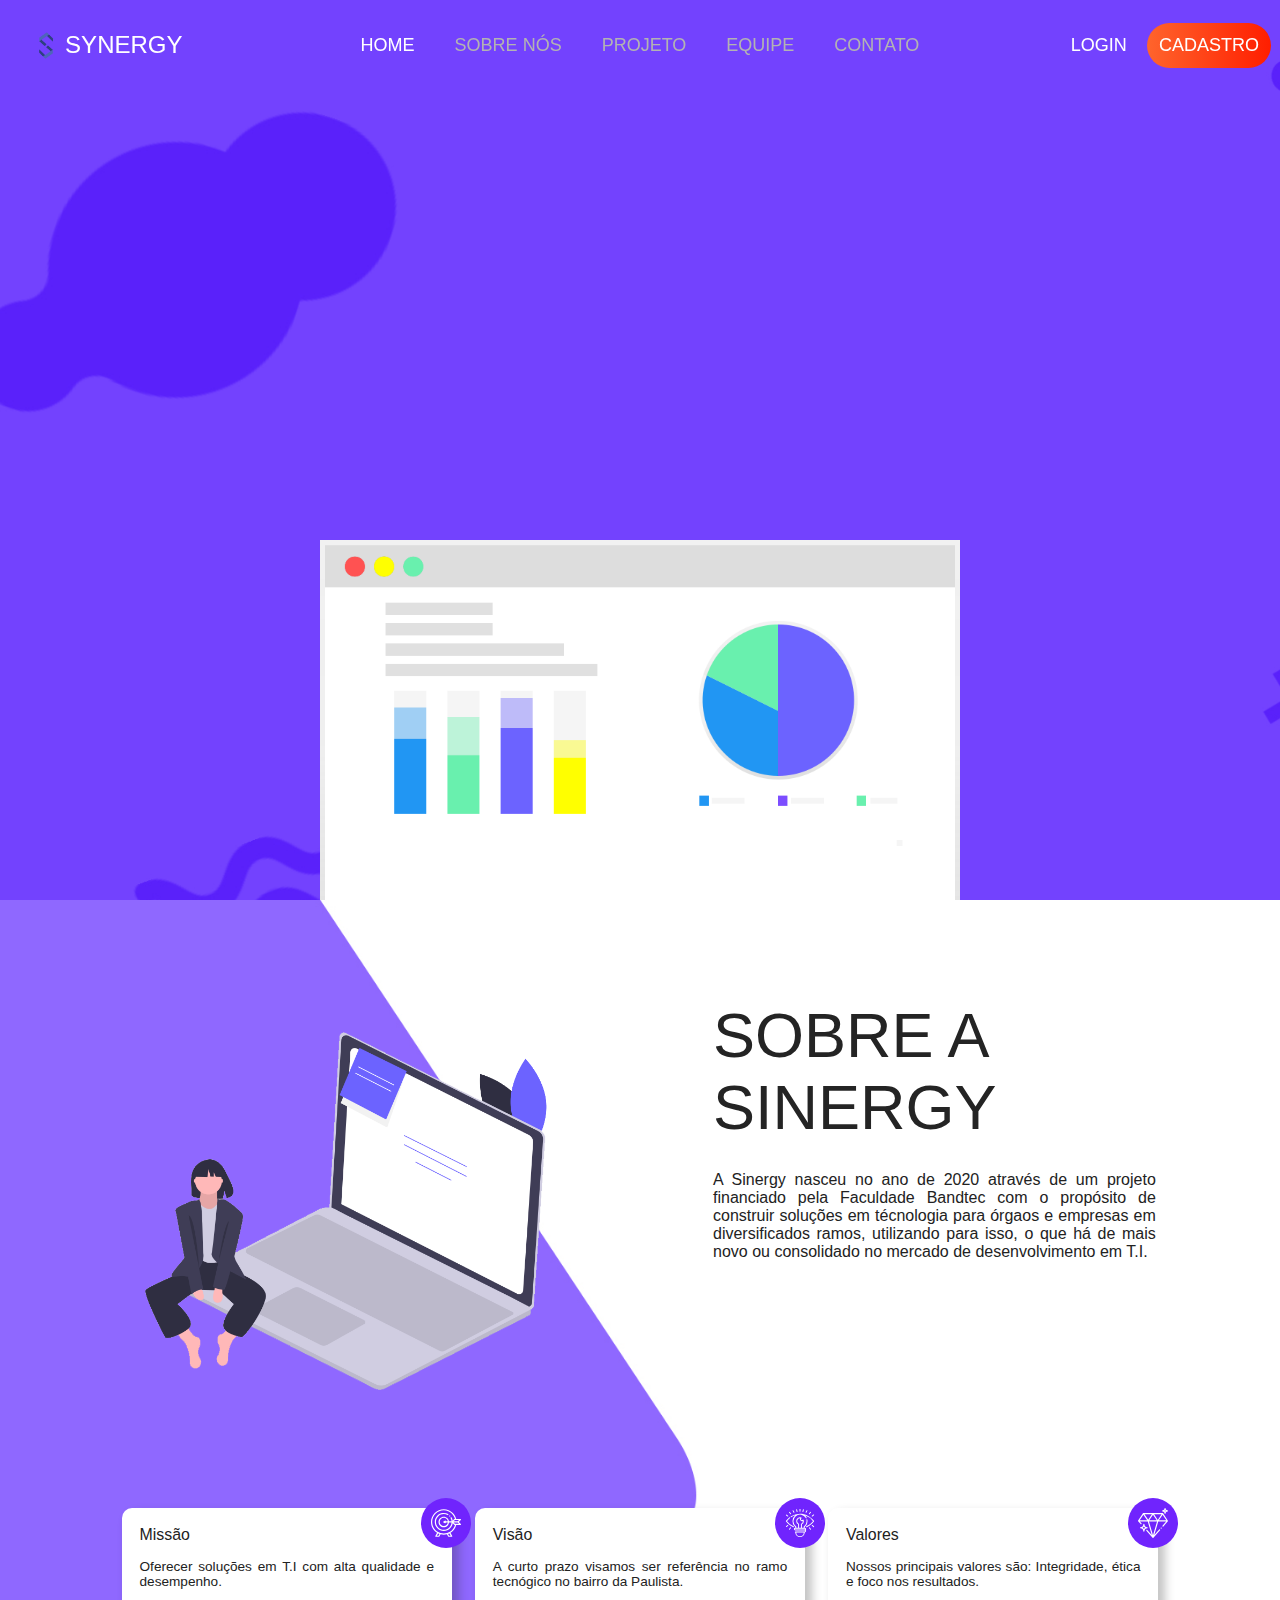
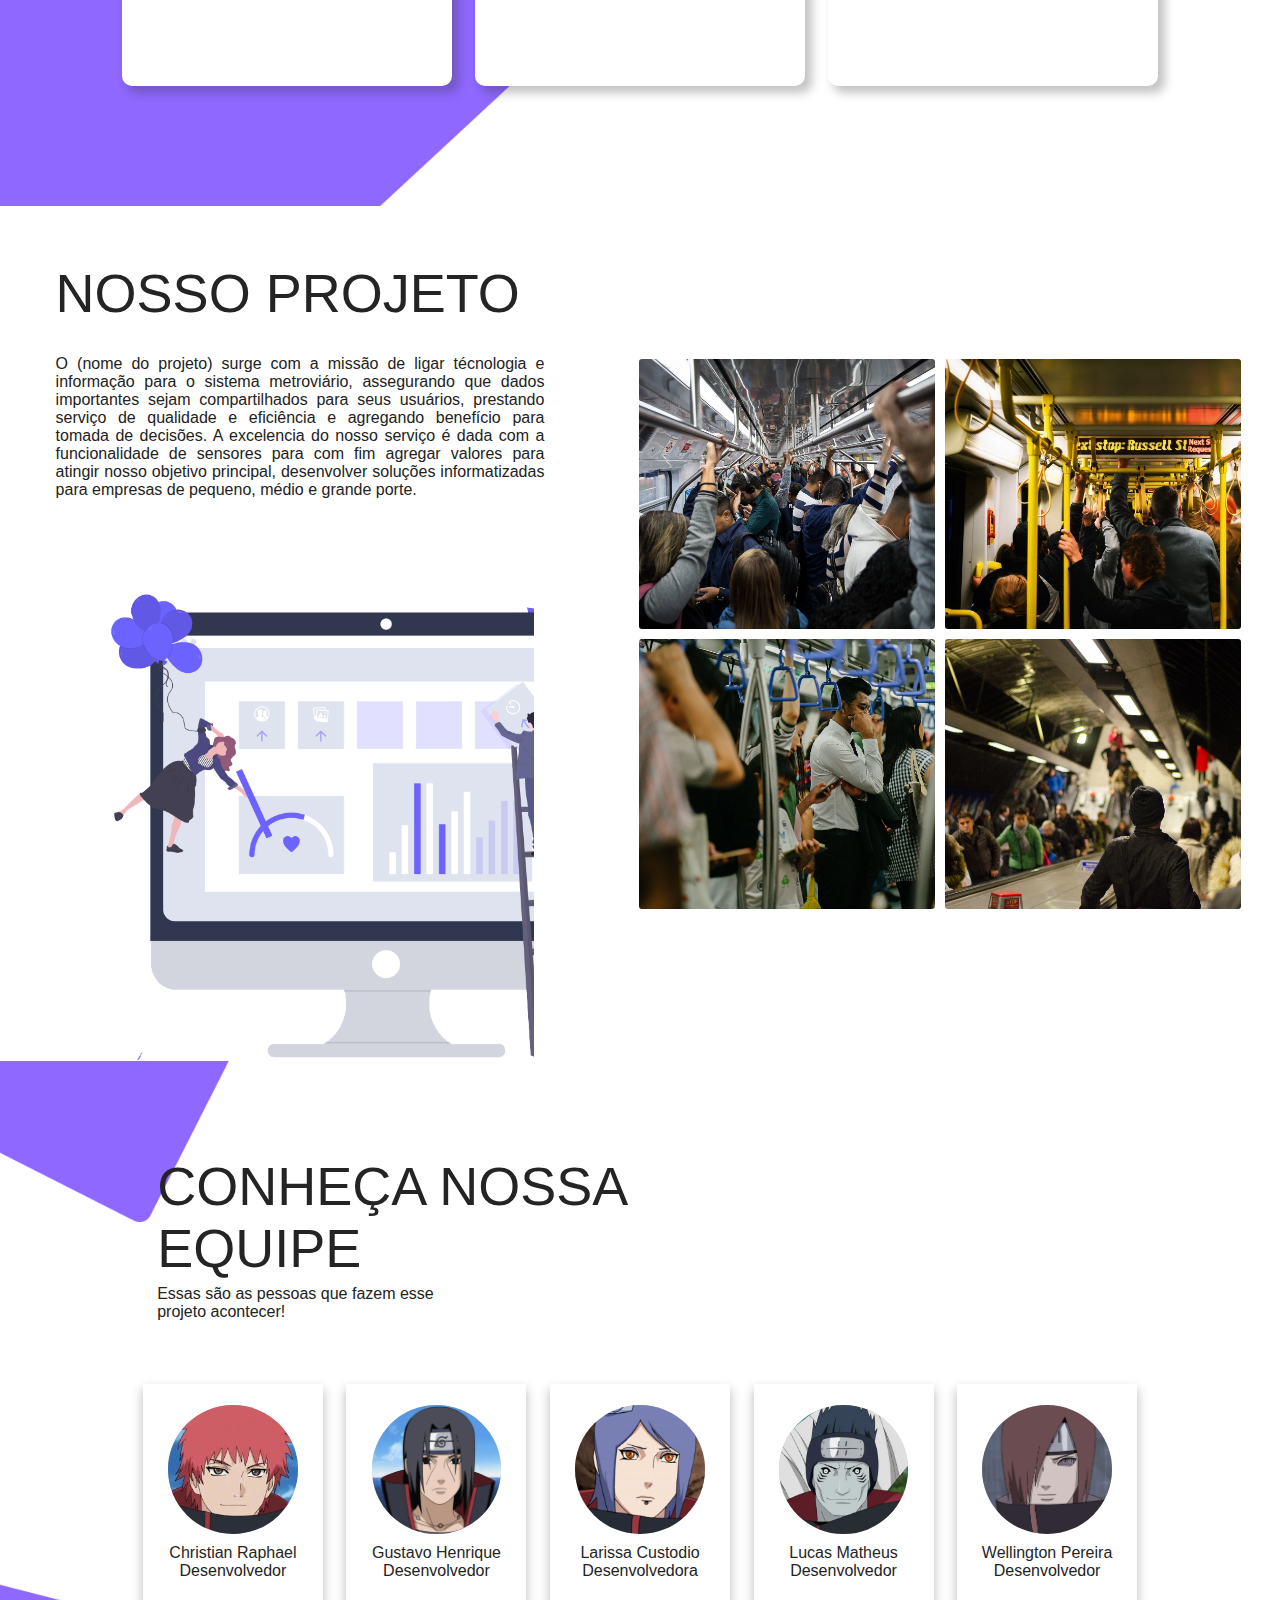
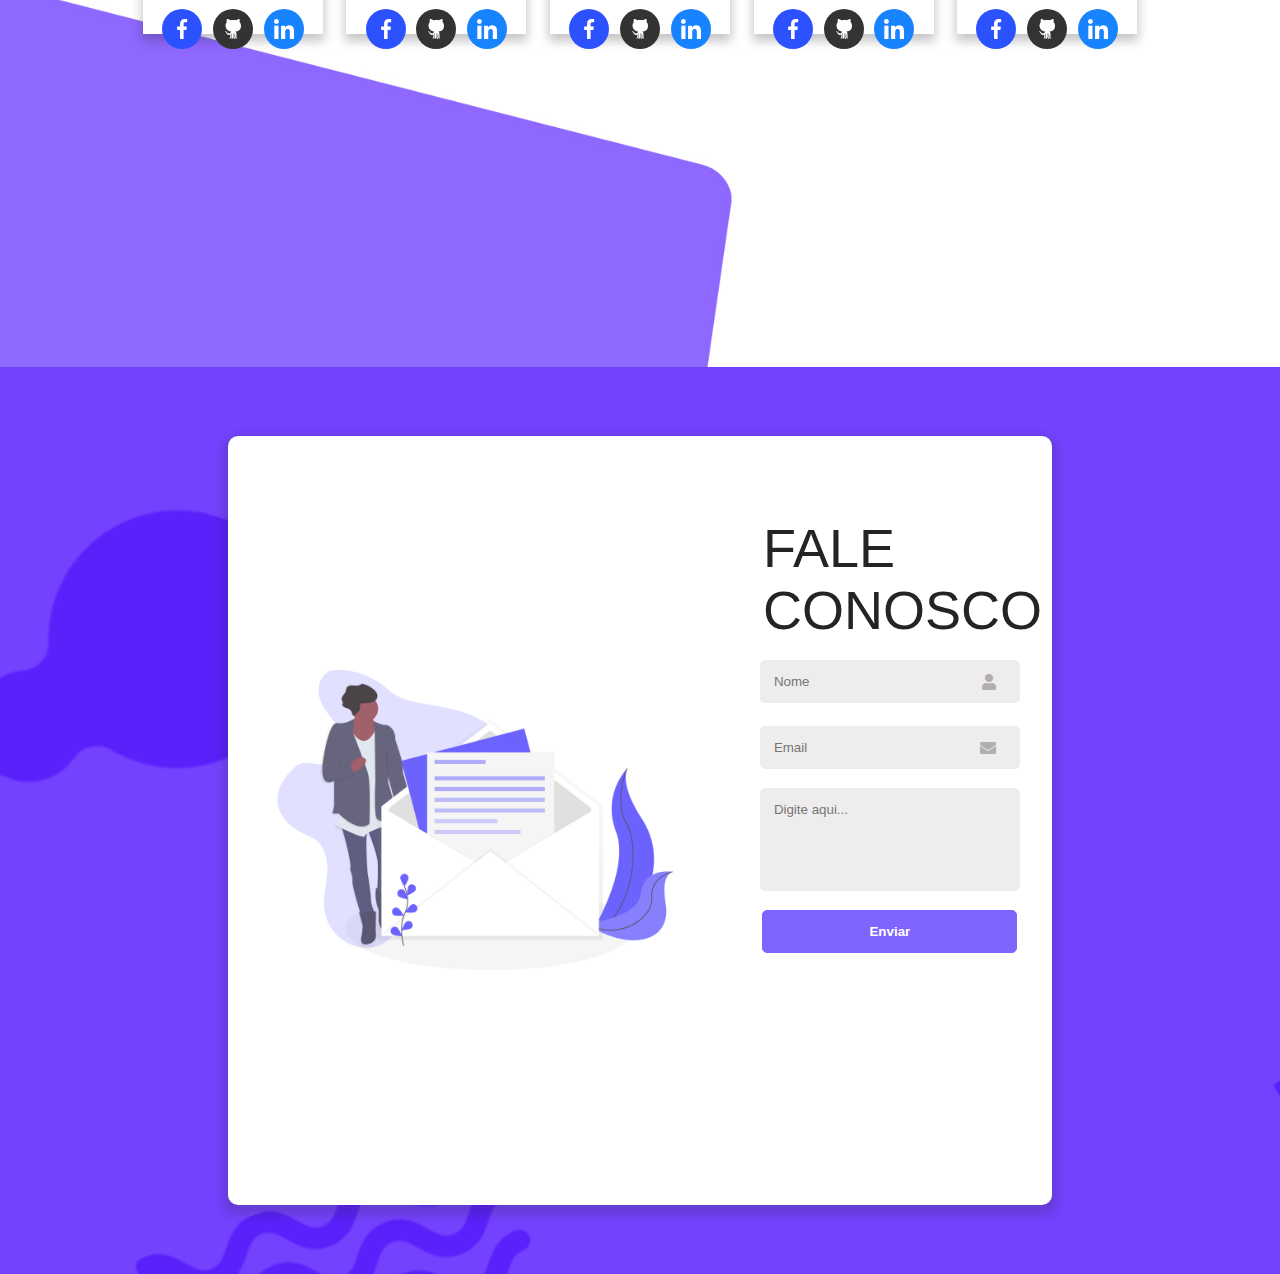
==== commit 2a4e50d2: "Alterações estéticas" ====
--- a/site-institucional/index.html
+++ b/site-institucional/index.html
@@ -4,7 +4,9 @@
     <meta charset="UTF-8">
     <meta name="viewport" content="width=device-width, initial-scale=1.0">
     <meta http-equiv="X-UA-Compatible" content="ie=edge">
-    <title>Document</title>
+    <title>Synergy</title>
+
+    <link rel="shortcut icon" href="img/logo-simbolo.png" type="image/x-icon">
 
     <link rel="stylesheet" href="css/grid-layout-index.css">
     <link rel="stylesheet" href="css/menu-style.css">
@@ -25,9 +27,10 @@
         <nav id='nav-menu'>
 
             <div id='div-logo-menu'>
-                <!-- <h1>
-                    <img src="" alt="logo da empresa" id='logo-menu'>
-                </h1> -->
+                <h1>
+                    <img src="img/logo-simbolo.png" alt="logo da empresa" id='logo-menu'>
+                    <h2>SYNERGY</h2>
+                </h1> 
             </div>
 
             <ul id='menu-site' class='menu'>
@@ -303,7 +306,7 @@
 
                     <div class="name-membro">
                         <h3 class="name">Wellington Pereira</h3>
-                        <p class="funtion">Monstro Sagrado</p>
+                        <p class="funtion">Desenvolvedor</p>
                     </div>
 
                     <div class="social-medias">
--- a/site-institucional/css/menu-style.css
+++ b/site-institucional/css/menu-style.css
@@ -13,6 +13,19 @@
 
 div#div-logo-menu {
     grid-area: logo;
+    display: flex;
+    align-items: center;
+    justify-content: center;
+}
+
+img#logo-menu {
+    width: 30px;
+    margin-top: 25%;
+}
+
+div#div-logo-menu h2 {
+    margin-left: 2%;
+    color: white;
 }
 
 ul#menu-site {
@@ -107,4 +120,8 @@
 nav.nav-scrolled a.menu-link:hover::after {
     width: 80%;
     background: rgb(31, 31, 31);
+}
+
+nav.nav-scrolled h2 {
+    color: rgb(31, 31, 31) !important;
 }--- a/site-institucional/css/style-index.css
+++ b/site-institucional/css/style-index.css
@@ -28,7 +28,7 @@
 .section {
     text-align: center;
     padding: 2% 4%;
-    height: 90vh;
+    height: 95vh;
 }
 
 .section-image {
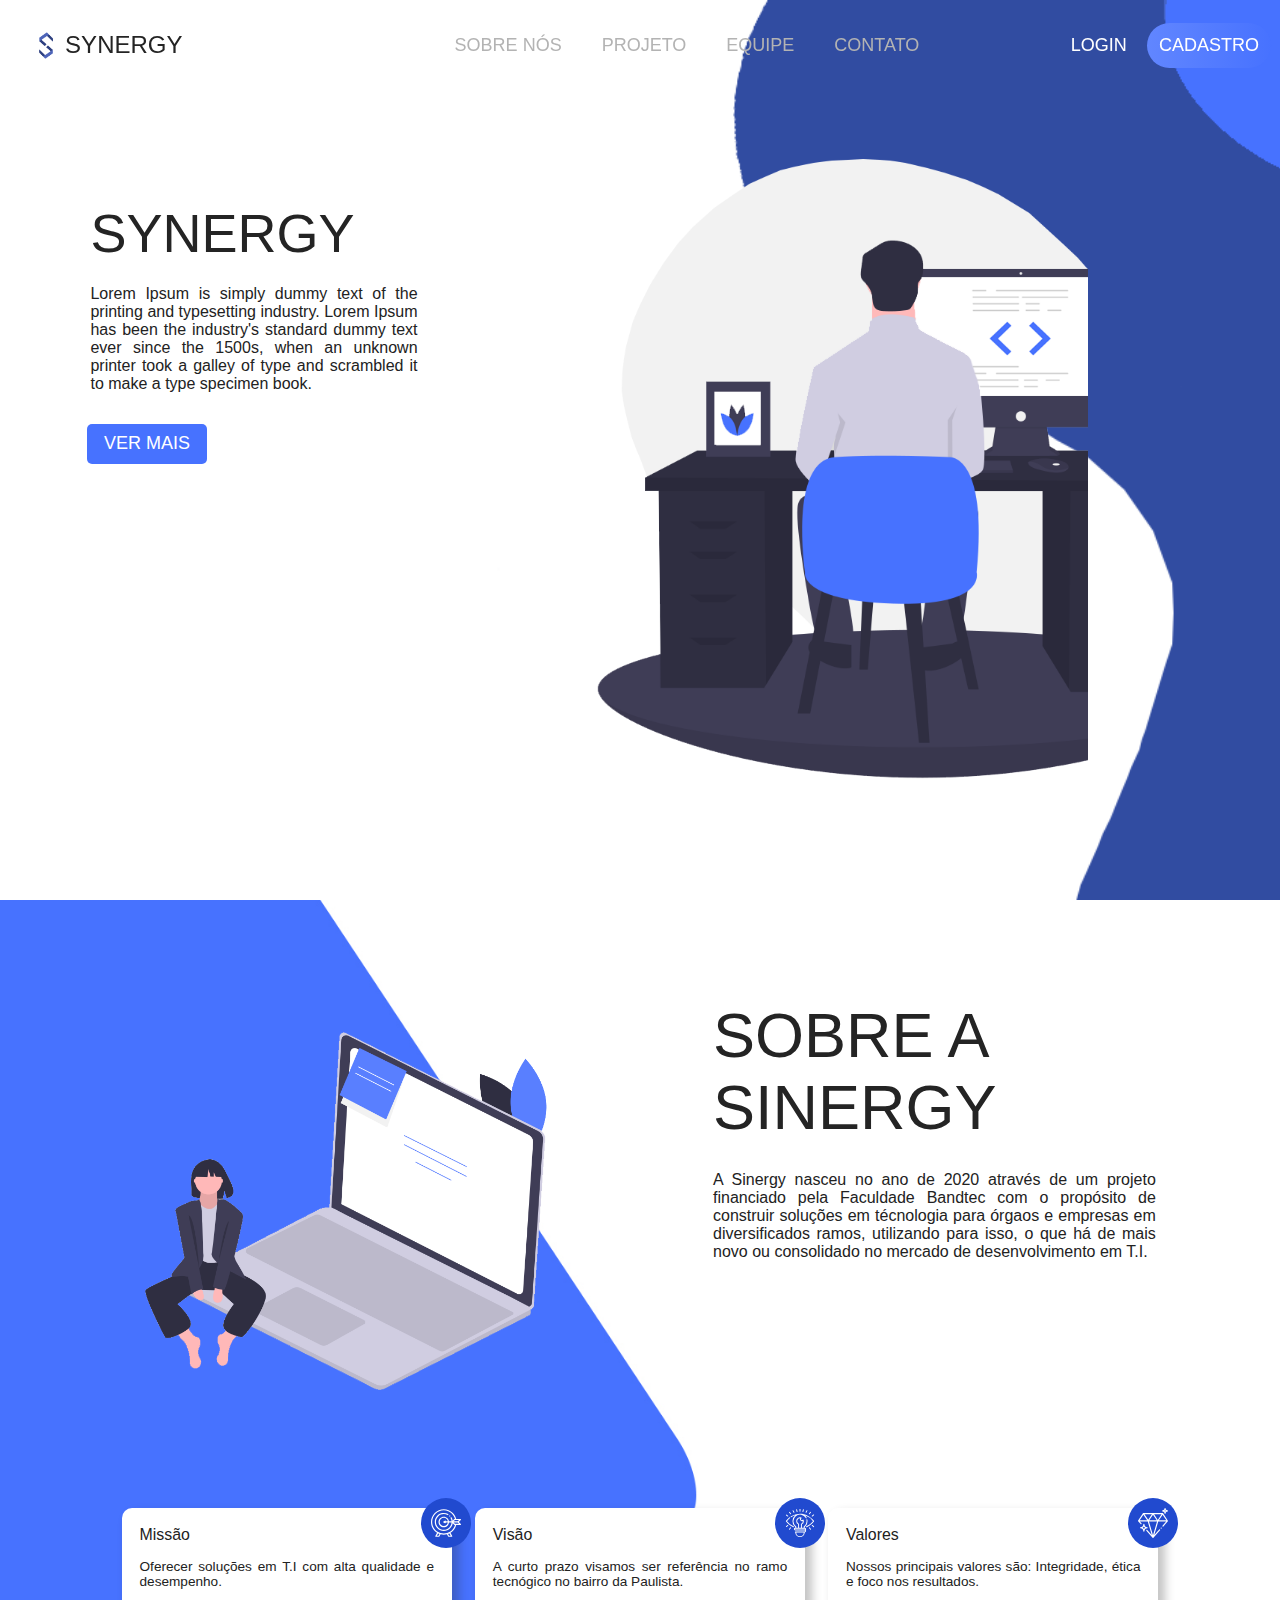
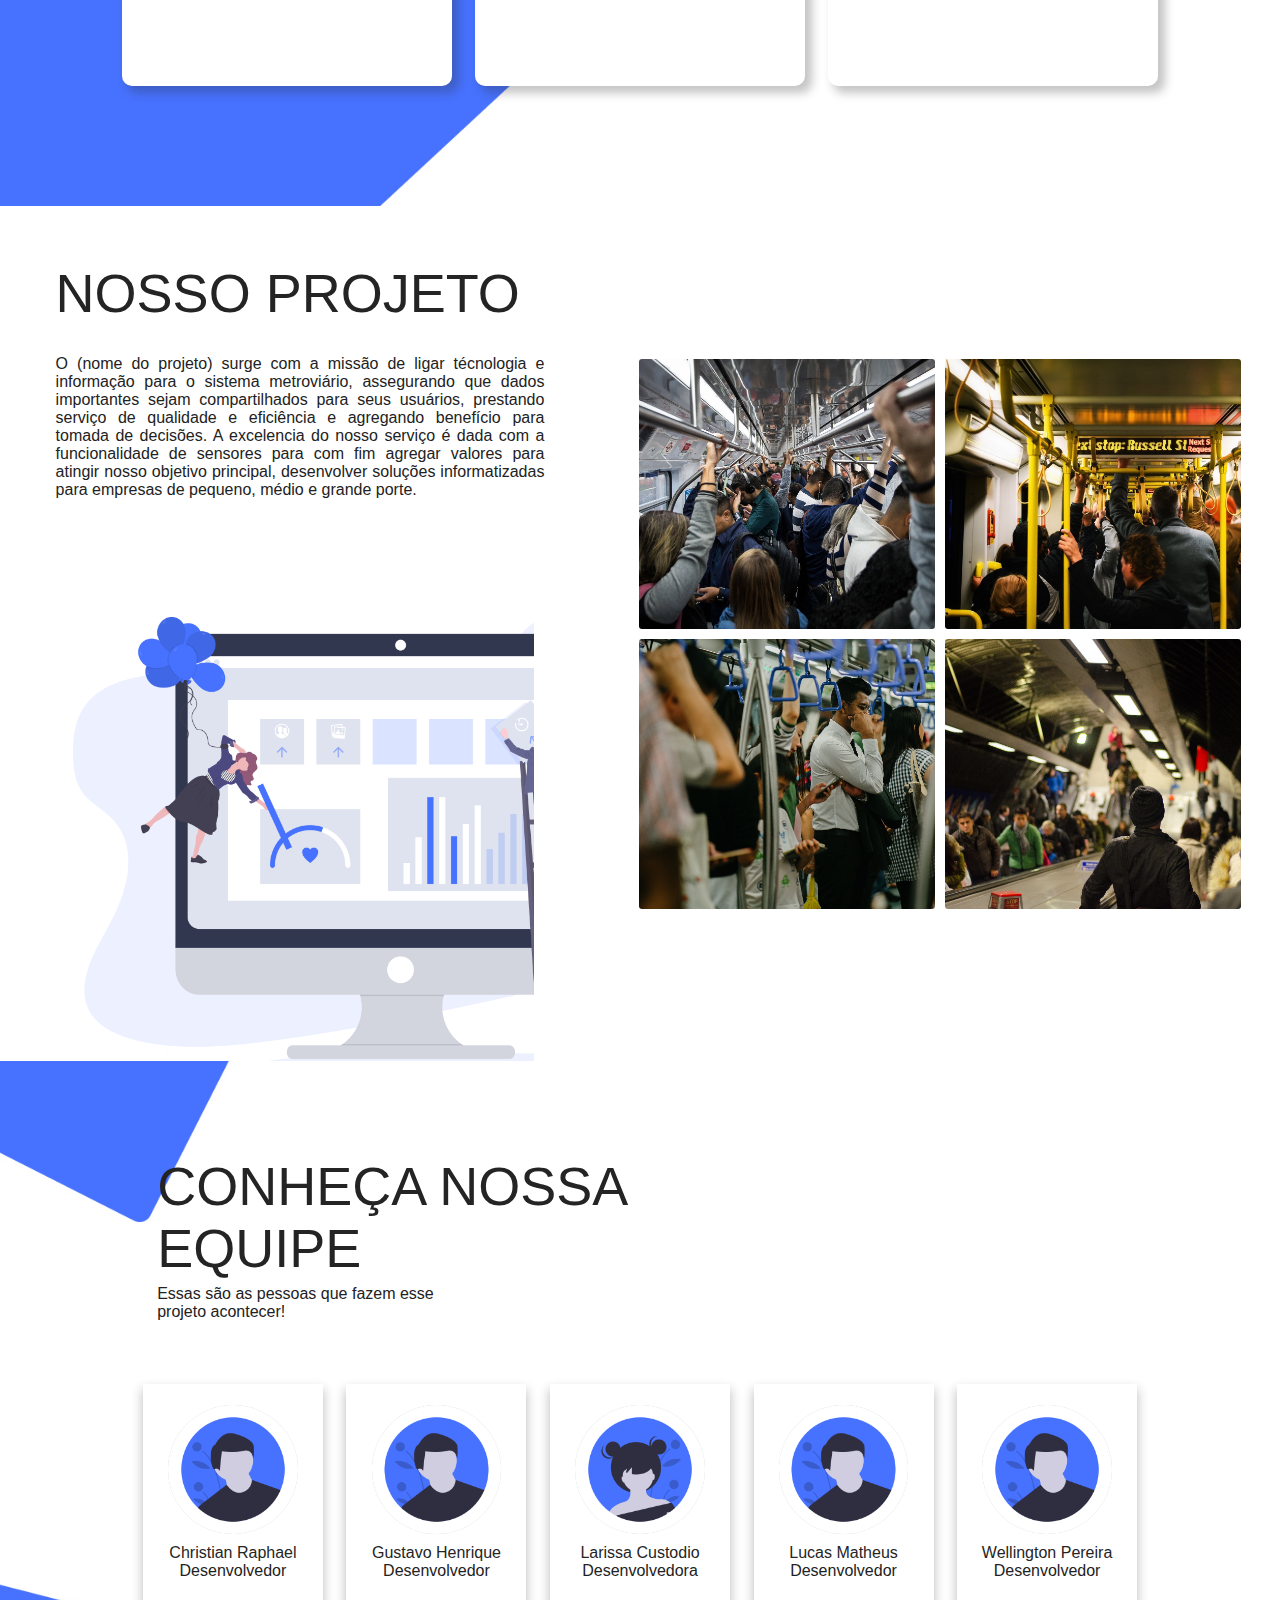
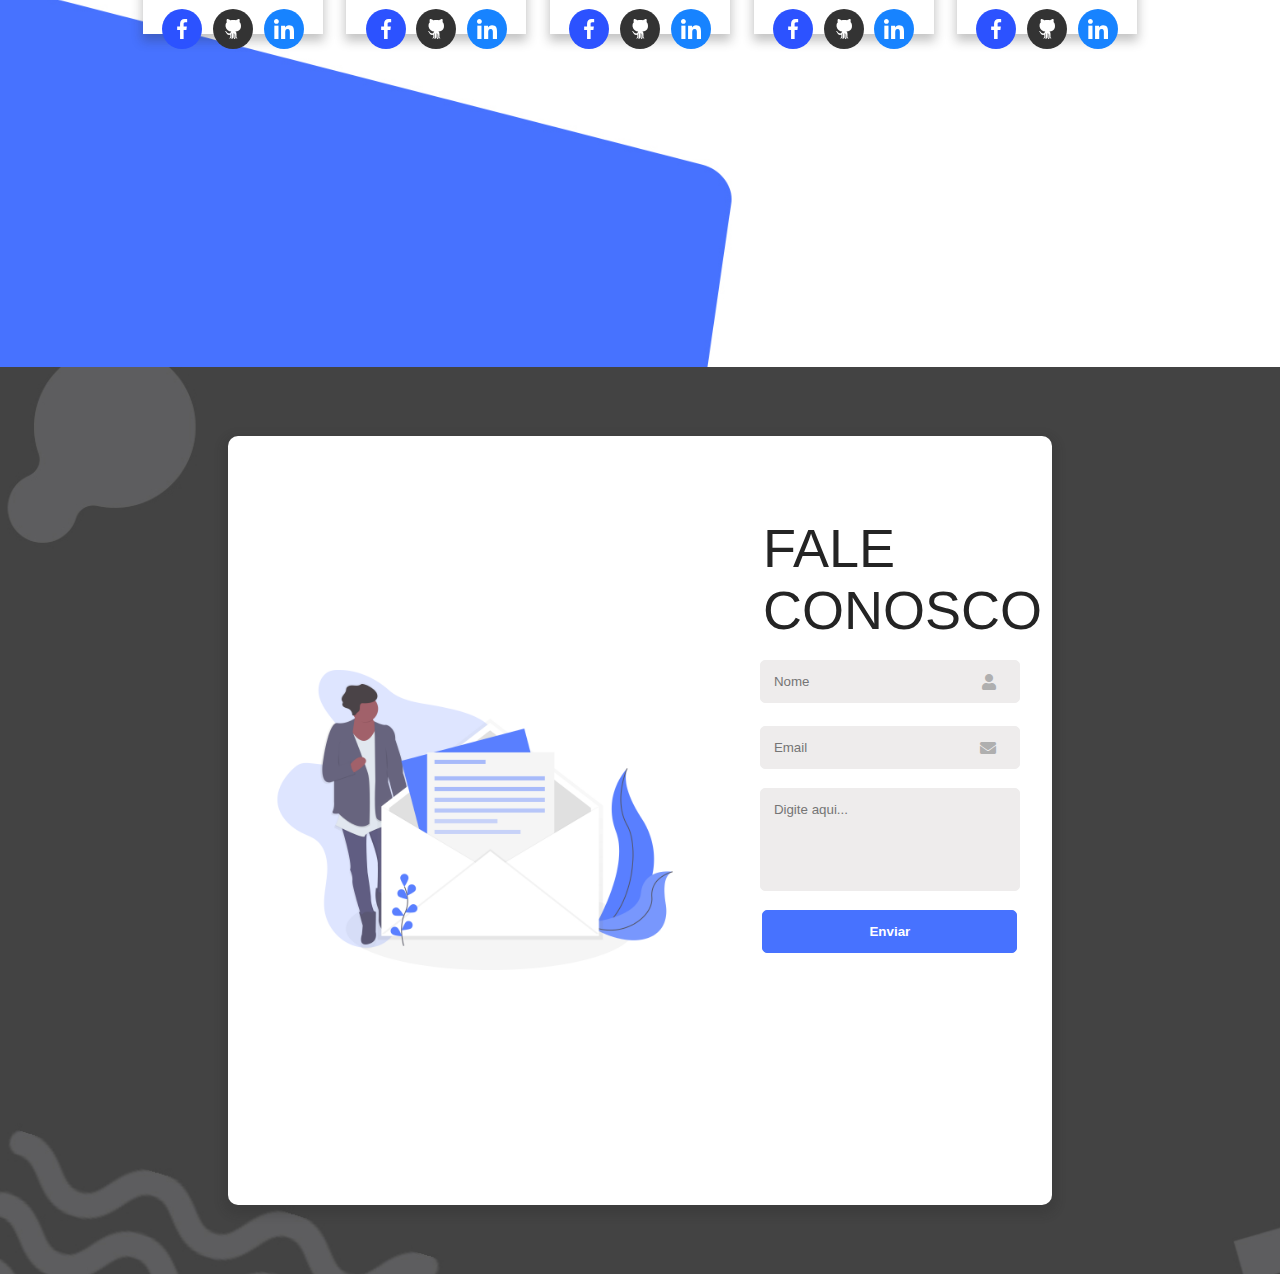
==== commit 927fb3c5: "Home atualizada" ====
--- a/site-institucional/index.html
+++ b/site-institucional/index.html
@@ -55,8 +55,12 @@
 
         <!-- IMAGEM INICIAL -->
         <div id='home'>
+            <div class="section-intro">
+                <h2 class='section-title'>SYNERGY</h2>
+                <p class='description'>Lorem Ipsum is simply dummy text of the printing and typesetting industry. Lorem Ipsum has been the industry's standard dummy text ever since the 1500s, when an unknown printer took a galley of type and scrambled it to make a type specimen book.</p>
+                <button href="#section-empresa" class='menu-link'>VER MAIS</button>
+            </div>
             <div class="imagem-home">
-
             </div>
         </div>
 
@@ -168,7 +172,7 @@
                 <div class="div-membro">
                     <div class="photo-membro">
                         <div class='img-photo-membro'>
-                            <img src="img/sasori.jpg" alt="Foto de Christian Raphael" class='img-membro'>
+                            <img src="img/undraw_male_avatar_323b.png" alt="Foto de Christian Raphael" class='img-membro'>
                         </div>
                     </div>
 
@@ -201,7 +205,7 @@
                 <div class="div-membro">
                     <div class="photo-membro">
                         <div class='img-photo-membro'>
-                            <img src="img/itachi.png" alt="Foto de Gustavo Henrique" class='img-membro'>
+                            <img src="img/undraw_male_avatar_323b.png" alt="Foto de Gustavo Henrique" class='img-membro'>
                         </div>
                     </div>
 
@@ -234,7 +238,7 @@
                 <div class="div-membro">
                     <div class="photo-membro">
                         <div class='img-photo-membro'>
-                            <img src="img/konan.png" alt="Foto de Larissa Custodio" class='img-membro'>
+                            <img src="img/undraw_female_avatar_w3jk.png" alt="Foto de Larissa Custodio" class='img-membro'>
                         </div>
                     </div>
 
@@ -267,7 +271,7 @@
                 <div class="div-membro">
                     <div class="photo-membro">
                         <div class='img-photo-membro'>
-                            <img src="img/kisame.png" alt="Foto de Lucas Matheus" class='img-membro'>
+                            <img src="img/undraw_male_avatar_323b.png" alt="Foto de Lucas Matheus" class='img-membro'>
                         </div>
                     </div>
 
@@ -300,7 +304,7 @@
                 <div class="div-membro">
                     <div class="photo-membro">
                         <div class='img-photo-membro'>
-                            <img src="img/nagato.png" alt="Foto de Wellington Pereira" class='img-membro'>
+                            <img src="img/undraw_male_avatar_323b.png" alt="Foto de Wellington Pereira" class='img-membro'>
                         </div>
                     </div>
 
--- a/site-institucional/css/menu-style.css
+++ b/site-institucional/css/menu-style.css
@@ -25,7 +25,7 @@
 
 div#div-logo-menu h2 {
     margin-left: 2%;
-    color: white;
+    color: rgb(36, 36, 36);
 }
 
 ul#menu-site {
@@ -89,7 +89,7 @@
     border-radius: 25px;
     padding: 6%;
     width: 50%;
-    background: linear-gradient(to right, rgb(255, 100, 44), rgb(255, 30, 0));
+    background: linear-gradient(to right, #6186ff, #4772ff);
     text-align: center;
     margin-right: 12%;
 }
--- a/site-institucional/css/style-index.css
+++ b/site-institucional/css/style-index.css
@@ -11,7 +11,7 @@
 
 #home {
     height: 100vh;
-    background: url(../img/fundo-contato.jpg);
+    background: url(../img/390030-PCG0RS-190.png);
     background-size: cover;
     display: flex;
     justify-content: center;
@@ -19,11 +19,42 @@
 
 .imagem-home{
     width: 50%;
-    height: 40%;
-    align-self: flex-end;
-    background: url(../img/undraw_charts_jj6t.png);
-    background-size: cover;
-}
+    height: 82%;
+    align-self: center;
+    background: url(../img/undraw_laravel_and_vue_59tp.png);
+    background-size: cover;
+    margin-right: 15%;
+    margin-top: 3%;
+}
+
+#home .section-intro{
+    padding: 80px;
+    padding-top: 15%;
+    width: 30%;
+    height: 100%;
+}
+
+#home .section-intro button{
+    background: #4772FF;
+    color: white;
+    border: 0;
+    border-radius: 5px;
+    width: 120px;
+    height: 40px;
+    font-size: 18px;
+    margin-top: 20px;
+    margin-left: 2%;
+    outline: none;
+    cursor: pointer;
+}
+
+#home .section-intro button:hover{
+    transition: .5s;
+    background: white;
+    color: #4772FF;
+    border: 3px solid #4772FF;
+}
+
 
 .section {
     text-align: center;
@@ -122,7 +153,7 @@
     position: absolute;
     width: 50px;
     height: 50px;
-    background: rgb(112, 36, 253);
+    background: #214acf;
     right: -6%;
     top: -6%;
     border-radius: 100%;
@@ -457,13 +488,13 @@
 
 div.form-area .submit-btn {
     font-weight: bold;
-    background: rgb(128, 100, 255);
-    border: 1px solid rgb(128, 100, 255);
+    background: #4772ff;
+    border: 1px solid #4772ff;
     color: white;
 }
 
 div.form-area .submit-btn:hover {
-    color: rgb(128, 100, 255);
+    color: #4772ff;
     background: white;
     cursor: pointer;
     transition: .5s;
@@ -559,7 +590,7 @@
 
     #proximo i:hover{
         transition: 0.5s;
-        color: rgb(128, 100, 255);;
+        color: #4772ff;
     }
     #anterior{
         position: absolute;
@@ -578,5 +609,5 @@
 
     #anterior i:hover{
         transition: 0.5s;
-        color: rgb(128, 100, 255);;
+        color: #4772ff;
     }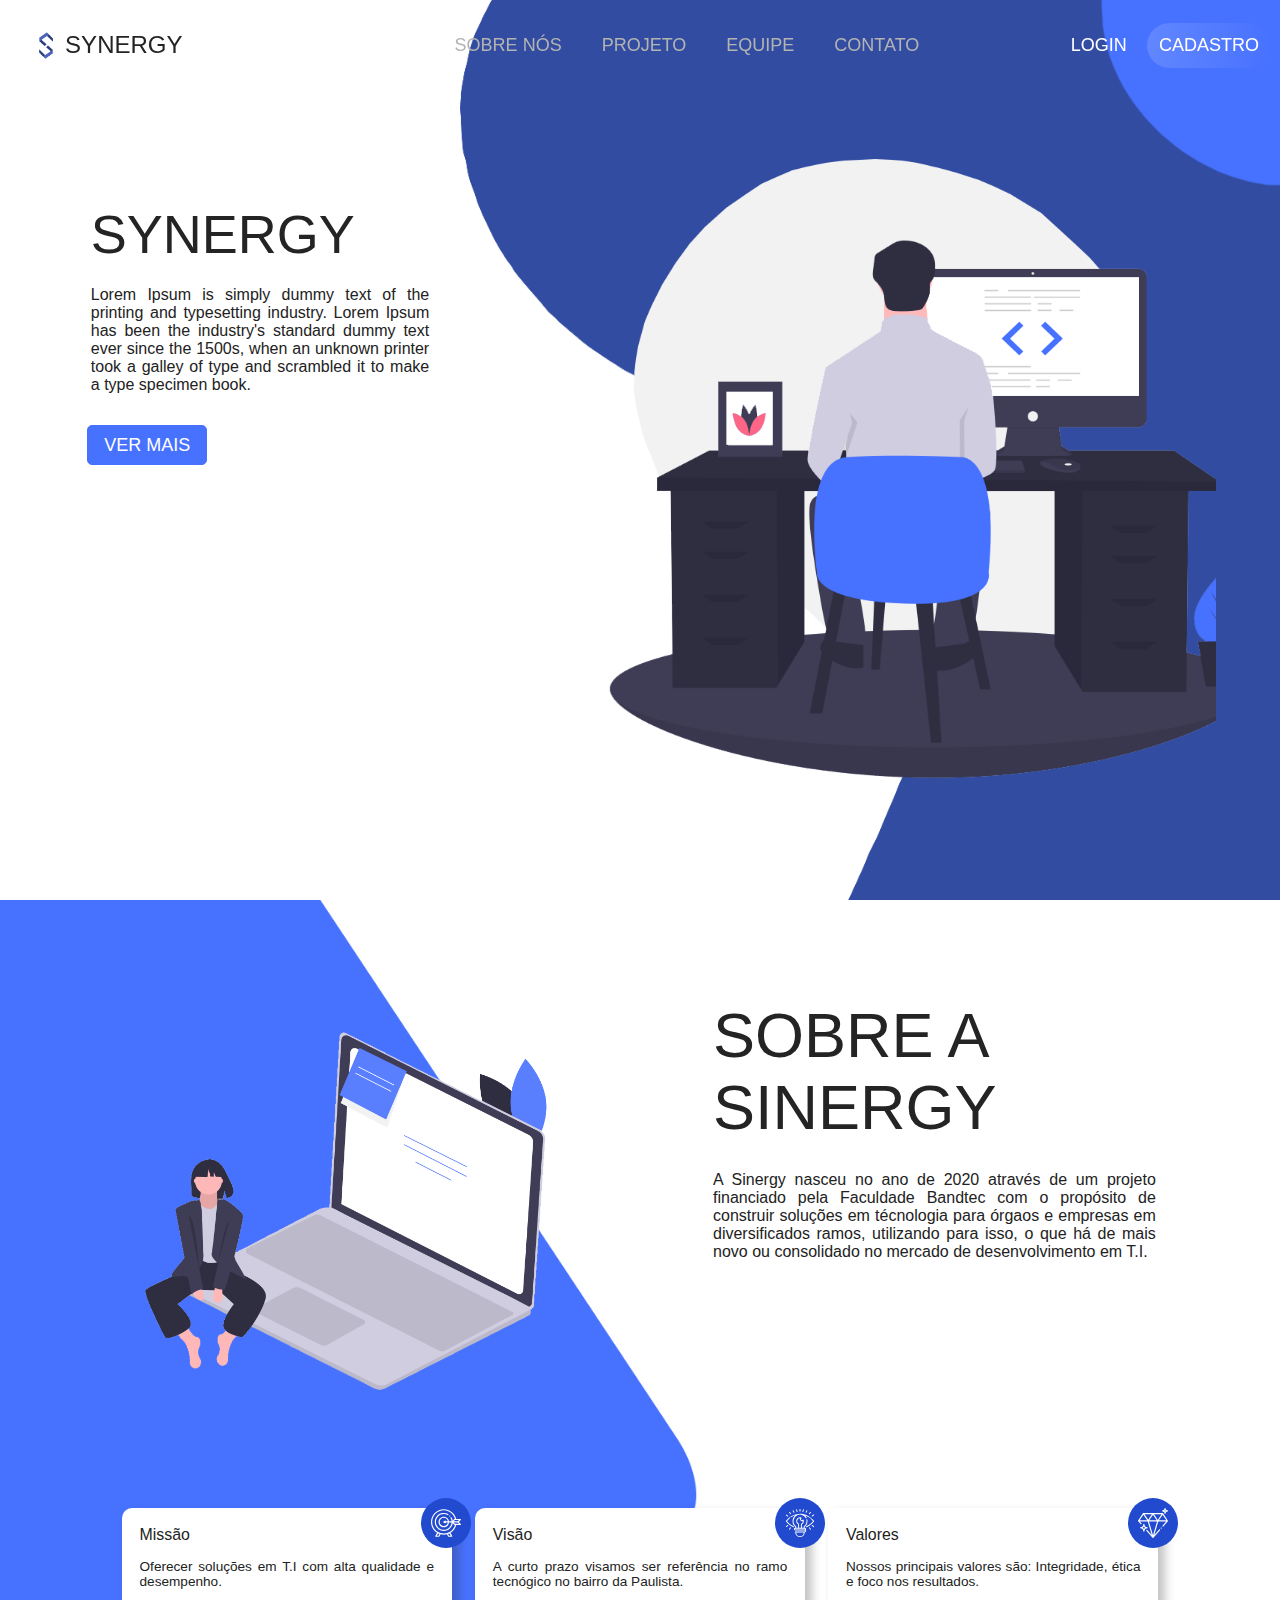
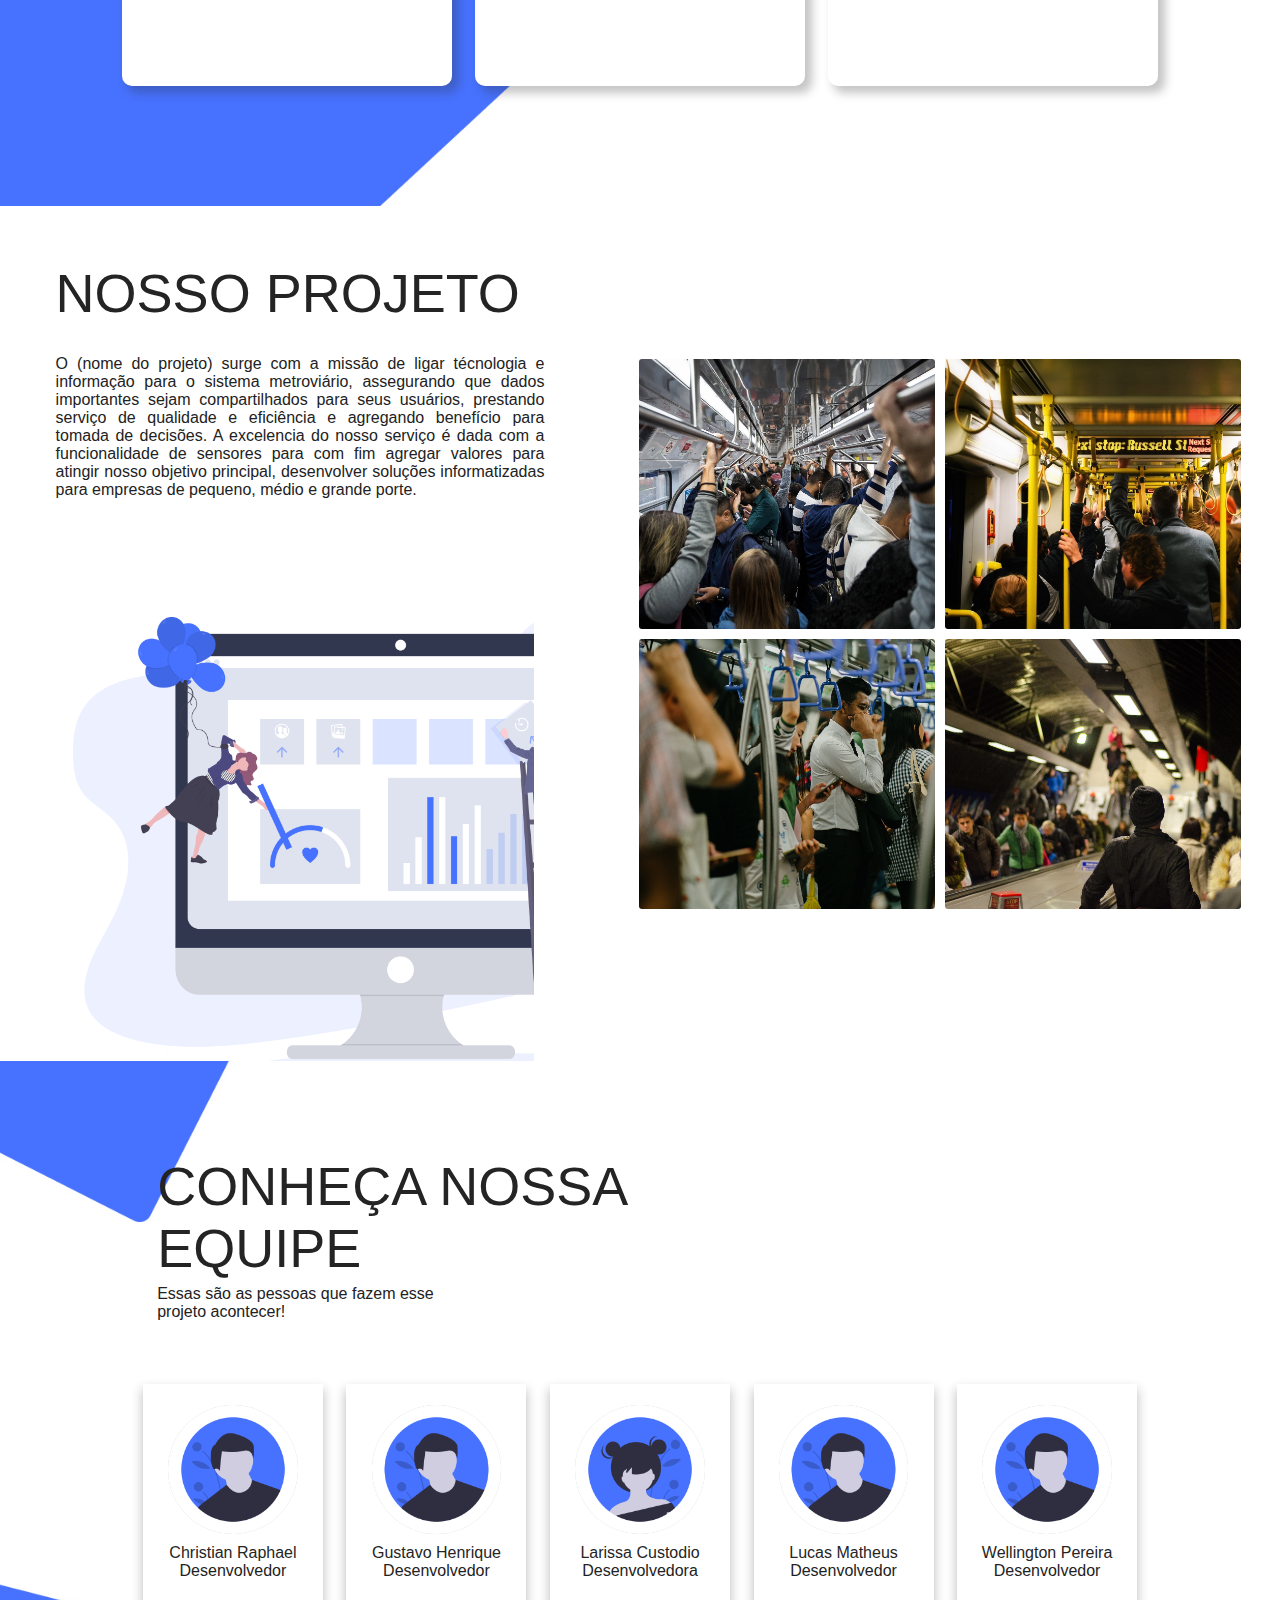
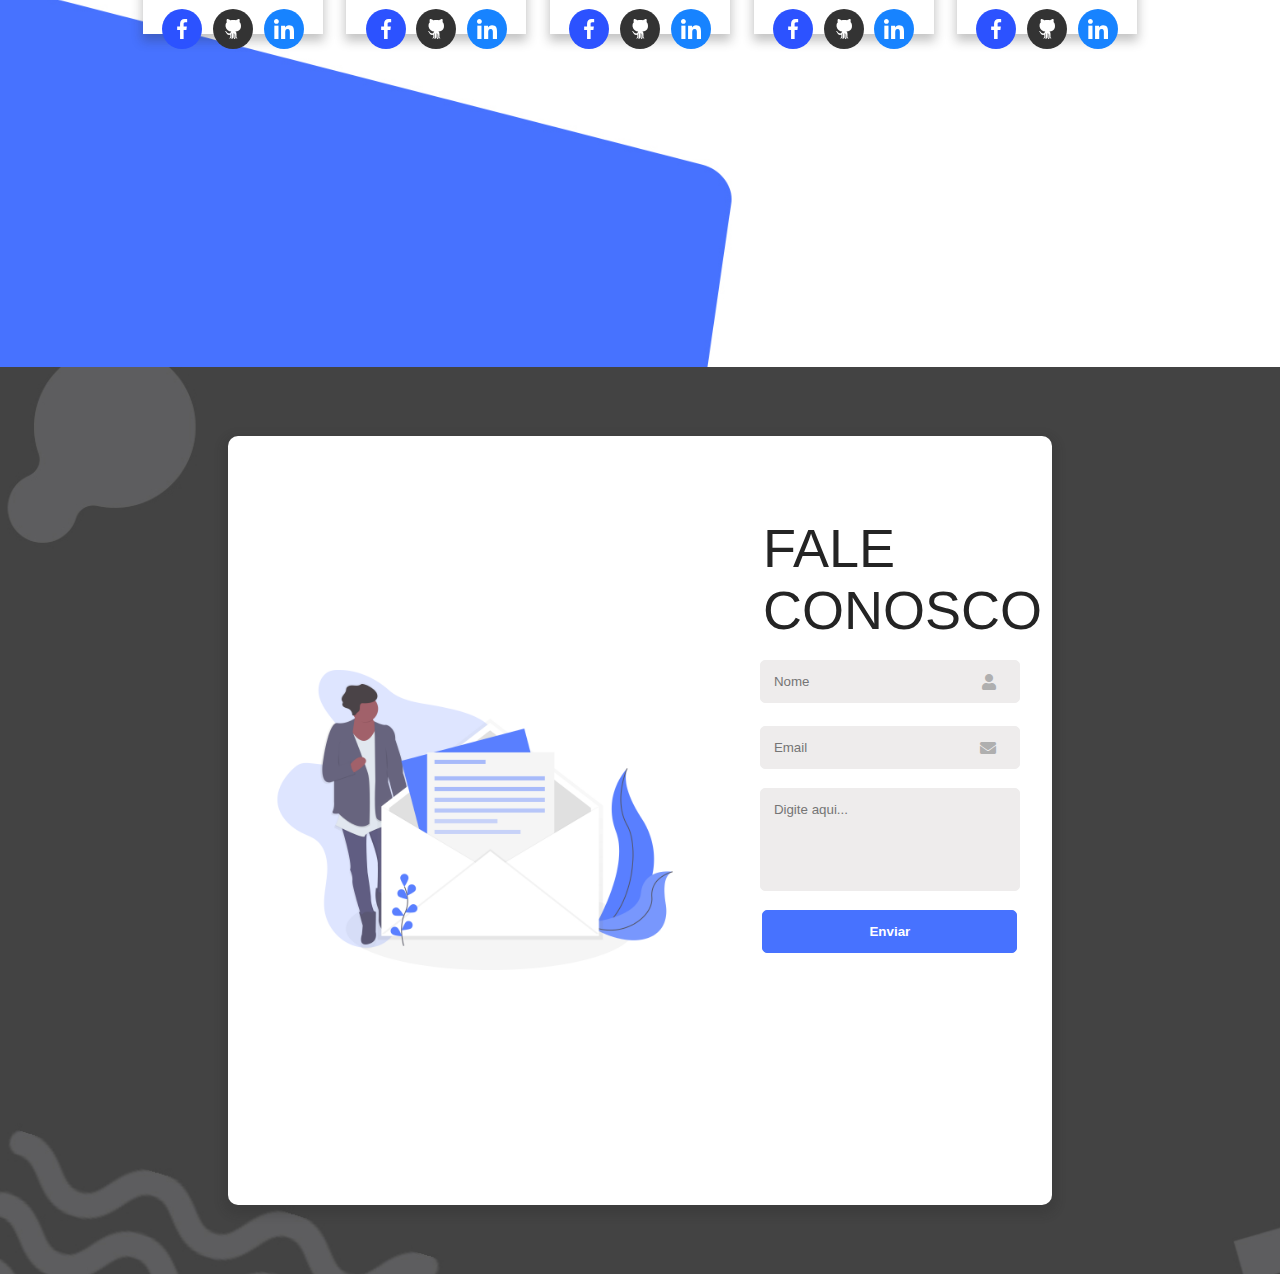
==== commit b5bea636: "Mundanças Estéticas Login" ====
--- a/site-institucional/index.html
+++ b/site-institucional/index.html
@@ -385,12 +385,8 @@
                 <section id="section-img">
                     <div id="div-section-img">
                         <div id="div-logo">
-                            <img src="img/undraw_subway_7vh7.png" alt="" width="800px">
-                            <!-- <h1 class='h1-logo'>LOGO</h1> -->
-                        </div>
-                        <!-- <div id="texto-img">
-                            <h1 class="titulo-principal">Lorem Ipsum is simply dummy text of the printing and typesetting industry. Lorem Ipsum has been the industry's standard dummy text ever since the 1500s.</h1>
-                        </div> -->
+                            
+                        </div>
                     </div>
                 </section>
     
@@ -403,8 +399,8 @@
     
                         <div id="div-img">
                             <p>BEM-VINDO</p>
-                            <img src="img/undraw_dev_focus_b9xo (1).png" alt="Moça utilizando o computador" class='welcome-img'> 
-                            <p class='welcome-text'>Lorem ipsum dolor sit amet, consectetur adipiscing elit.</p>
+                            <img src="img/undraw_dev_focus_b9xo.png" alt="Moça utilizando o computador" class='welcome-img'> 
+                            <p class='welcome-text'>Olá! Realize seu login preenchendo os campos abaixo</p>
                         </div>
     
                         <!-- FORMULÁRIO LOGIN -->
@@ -450,7 +446,6 @@
     </footer>
 
     <script src="js/menu-animation.js"></script>
-    <script src="js/login-animation.js"></script>
     <script src="js/modal.js"></script>
 </body>
 </html>
--- a/site-institucional/css/style-index.css
+++ b/site-institucional/css/style-index.css
@@ -18,12 +18,12 @@
 }
 
 .imagem-home{
-    width: 50%;
+    width: 58%;
     height: 82%;
     align-self: center;
     background: url(../img/undraw_laravel_and_vue_59tp.png);
     background-size: cover;
-    margin-right: 15%;
+    margin-right: 5%;
     margin-top: 3%;
 }
 
@@ -46,13 +46,14 @@
     margin-left: 2%;
     outline: none;
     cursor: pointer;
+    border: 1px solid #4772ff;
 }
 
 #home .section-intro button:hover{
     transition: .5s;
     background: white;
     color: #4772FF;
-    border: 3px solid #4772FF;
+    border: 1px solid #4772ff;
 }
 
 
--- a/site-institucional/css/style-login.css
+++ b/site-institucional/css/style-login.css
@@ -7,8 +7,11 @@
 }
 
 div#mid {
+    width: 70%;
     border-radius: 10px;
     position: relative;
+    display: grid;
+    grid-template-columns: 1fr .8fr;
 }
 
 section#section-img{
@@ -19,8 +22,12 @@
     flex-direction: column;
     align-items: center;
     background-color: white;
-    /* background: url('../img/undraw_subway_7vh7.png');
-    background-size: cover; */
+    background: url('../img/fundo-login.jpg');
+    background-size: cover;
+}
+
+h2.logo-login {
+    color: white;
 }
 
 section#section-login {
@@ -33,7 +40,7 @@
 }
 
 div#div-section-img {
-    width: 100%;
+    width: 80%;
     height: 100%;
     display: flex;
     justify-content: center;
@@ -44,21 +51,6 @@
 div#div-logo {
     width: 50%;
     height: 10%;
-    justify-content: center;
-    align-items: center;
-    display: flex;
-    flex-direction: column;
-}
-
-h1.h1-logo {
-    font-weight: bold;
-    color: white; 
-    font-size: 50px;
-}
-
-div#texto-img {
-    width: 60%;
-    height: 30%;
     justify-content: center;
     align-items: center;
     display: flex;
@@ -123,7 +115,7 @@
 
 input.input-login:focus {
     transition: 0.3s;
-    box-shadow: 0 0 1pt 1pt #6c63ff;
+    box-shadow: 0 0 1pt 1pt #4772ff;
     outline: none;
 }
 
@@ -133,7 +125,7 @@
 }
 
 button.btn-login {
-    background: #6c63ff;
+    background: #4772ff;
     color: white;
     border: 0px !important;
 }
@@ -141,10 +133,10 @@
 button.btn-login:hover {
     transition: 0.3s;
     background: white;
-    color: #6c63ff;
+    color: #4772ff;
     border: 0px;
     cursor: pointer;
-    box-shadow: 0px 0px 2px 2px #6c63ff;
+    box-shadow: 0px 0px 2px 2px #4772ff;
 }
 
 a.form-link {
@@ -155,7 +147,7 @@
 }
 
 a.form-link:nth-child(2) {
-    color: #6c63ff
+    color: #4772ff
 }
 
 /* ANIMAÇÃO DE DIGITAÇÃO */
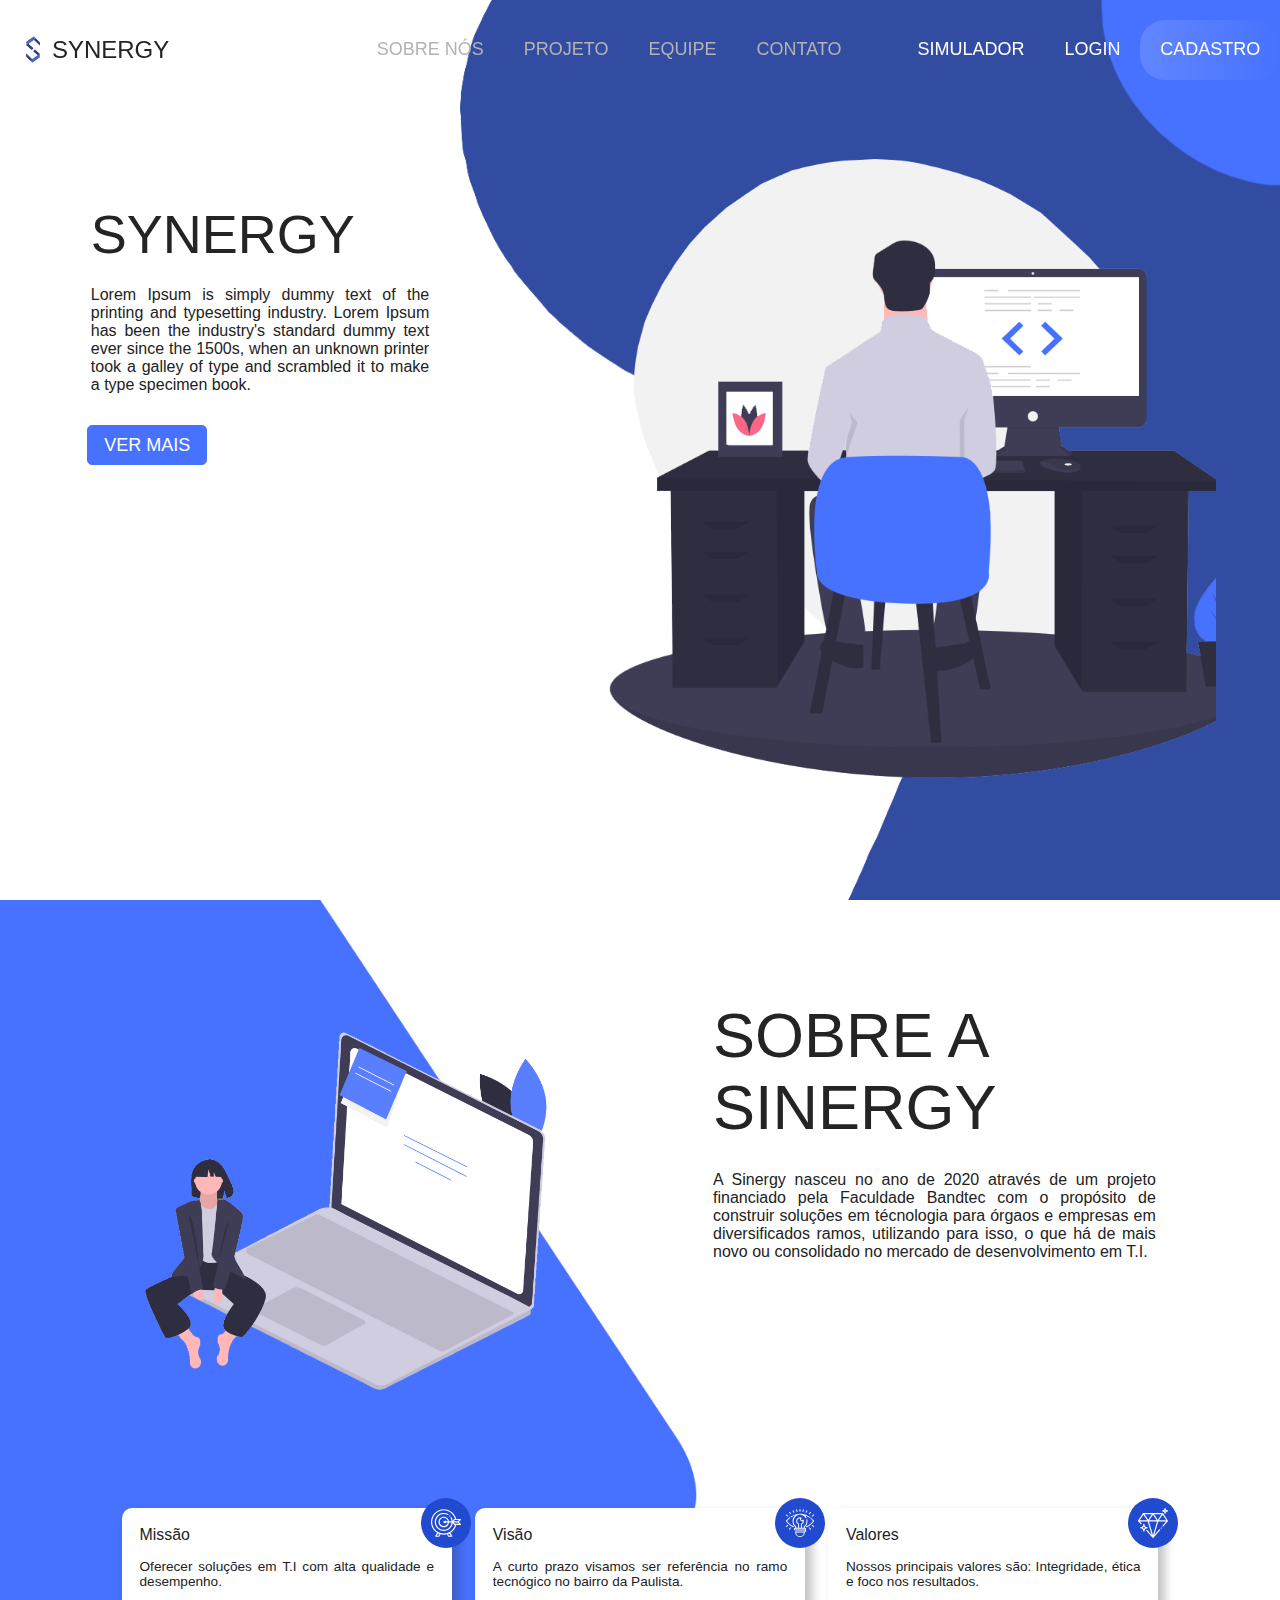
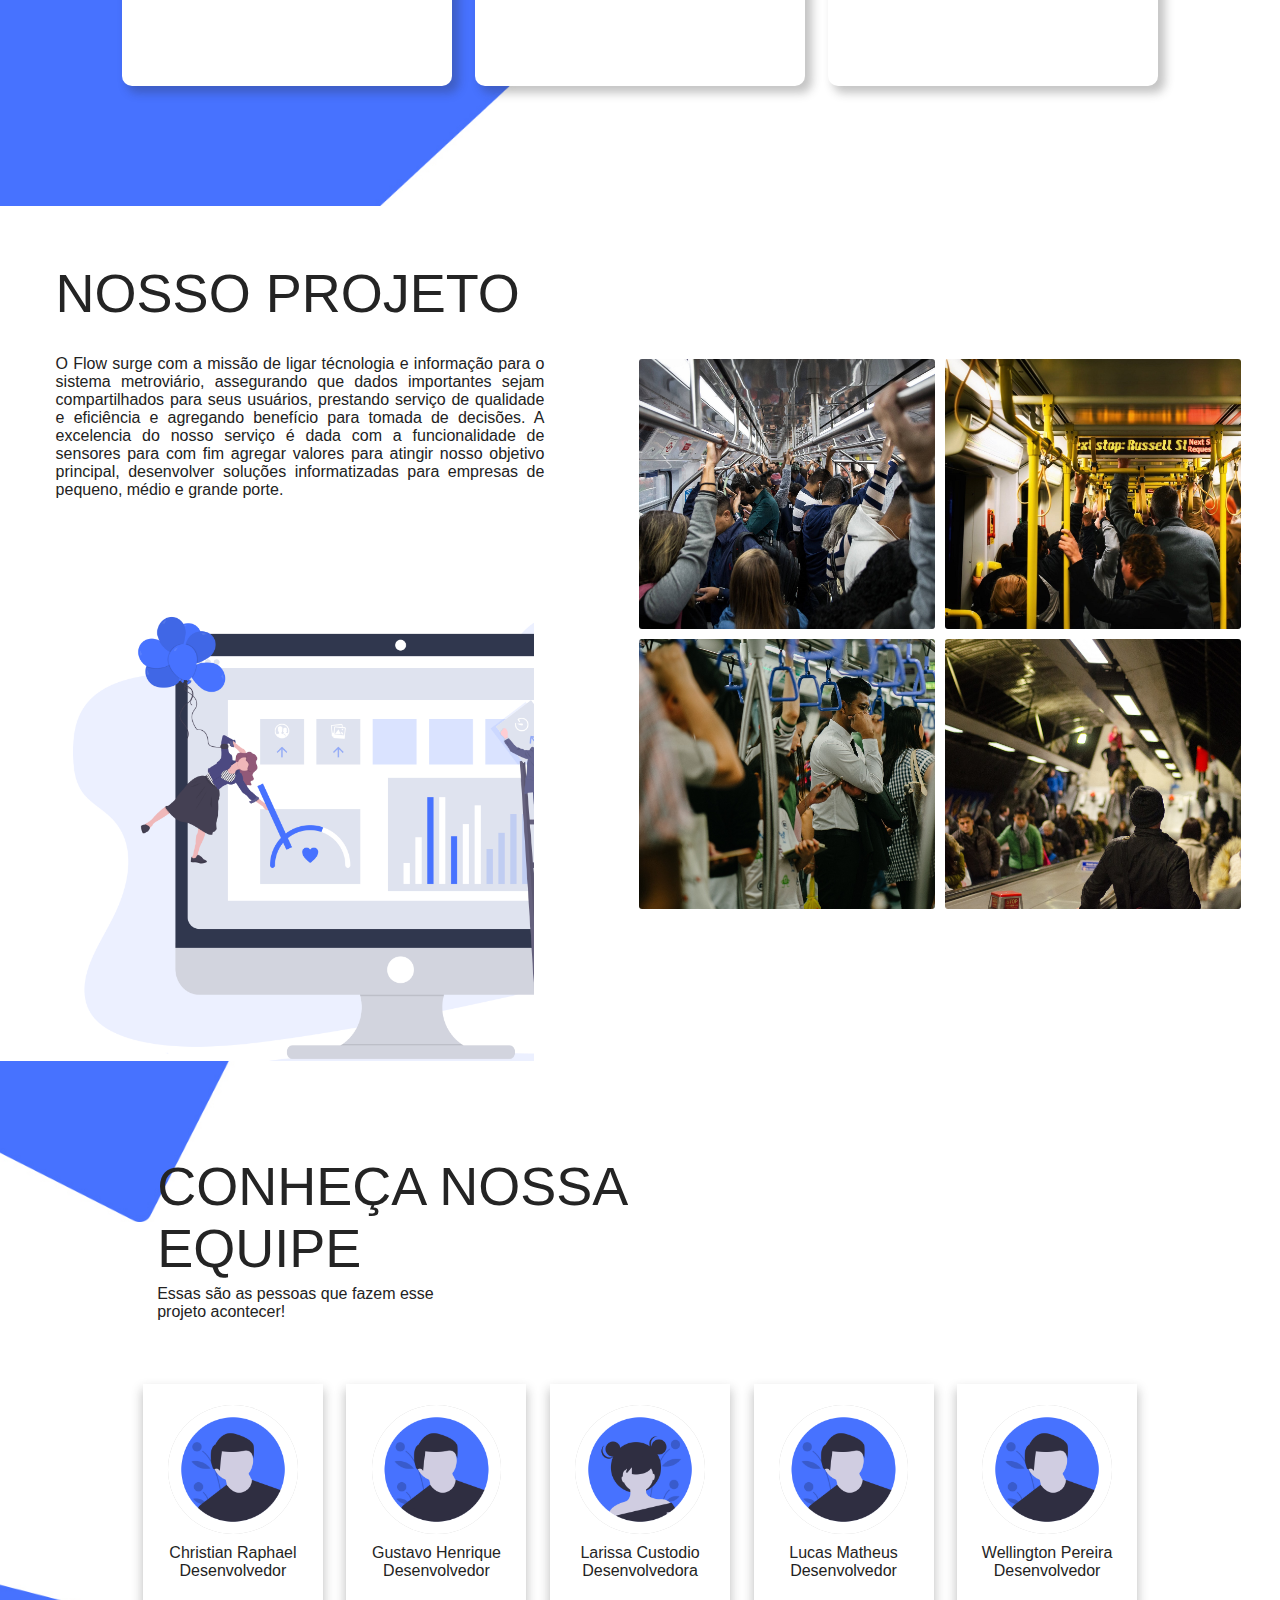
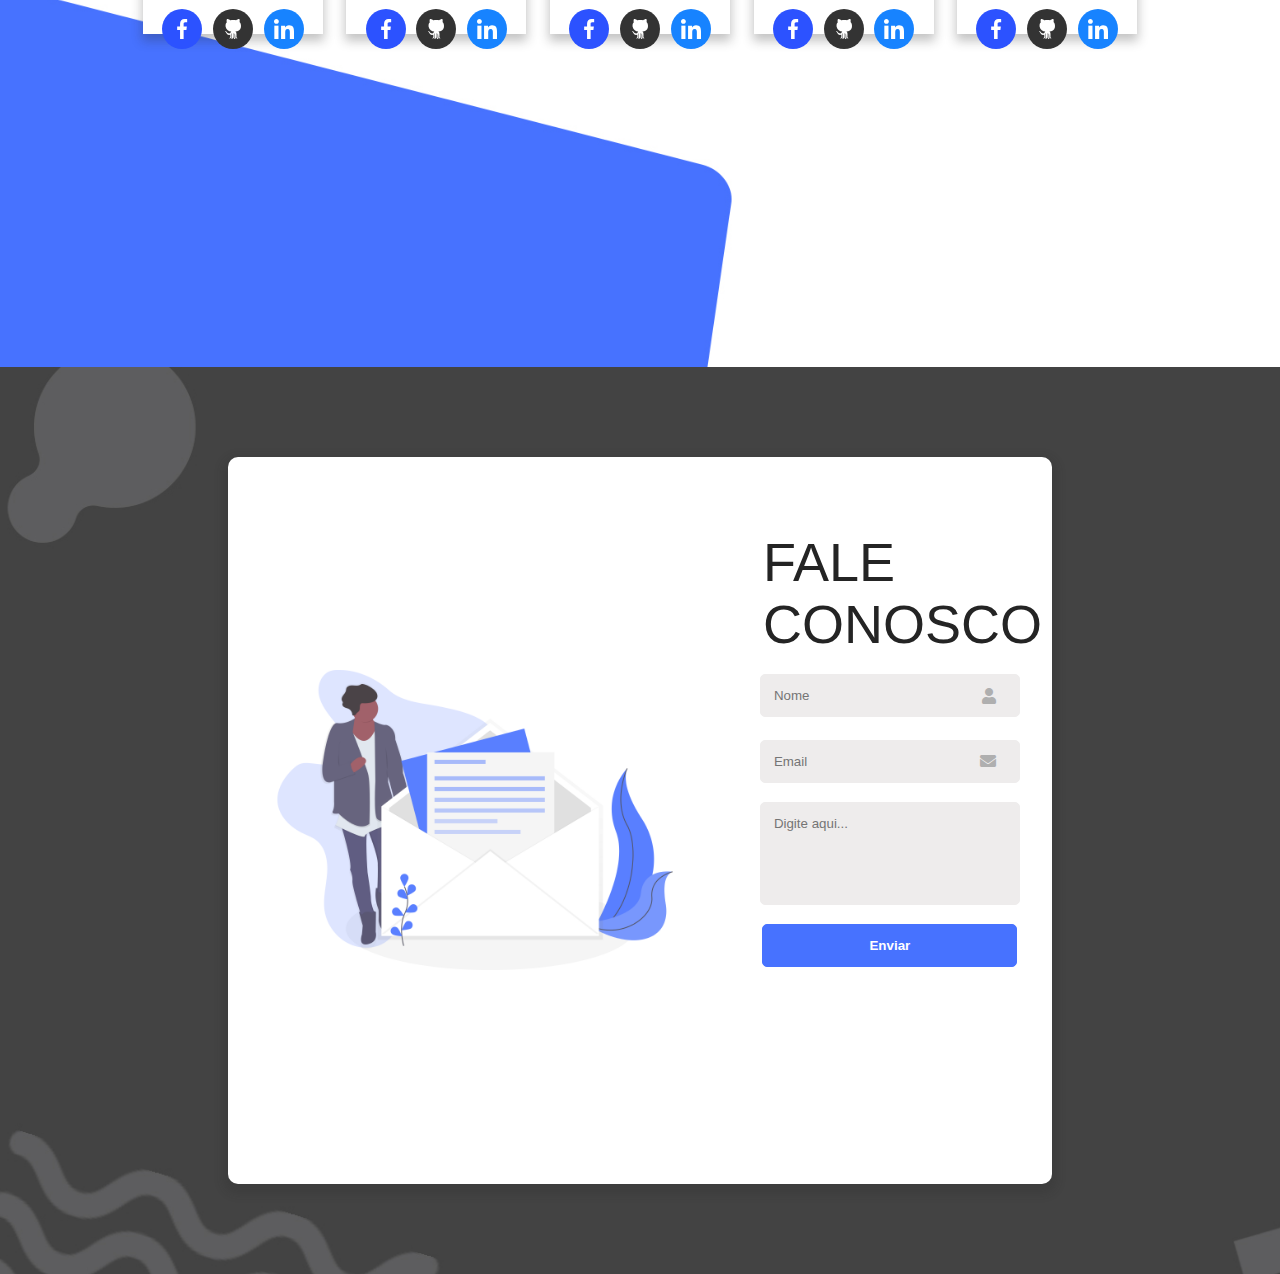
==== commit bdaa0774: "Simulador linkado ao site" ====
--- a/site-institucional/index.html
+++ b/site-institucional/index.html
@@ -42,6 +42,7 @@
             </ul>
 
             <ul id='menu-login' class='menu'>
+                <li class='item-menu'><a href="../simulador/simuladorFinanceiro.html" class='page-link active'>SIMULADOR</a> </li>
                 <li class='item-menu'><a href="#modal-login" class='page-link active'>LOGIN</a> </li>
                 <li class='item-menu menu-button'> <a href="#" class='page-link'>CADASTRO</a> </li>
             </ul>
@@ -112,7 +113,7 @@
             <div class="section-intro">
                 <h2 class='section-title'>NOSSO PROJETO</h2>
 
-                <p class='description'>O (nome do projeto) surge com a missão de ligar técnologia e informação para o sistema metroviário, assegurando que dados importantes sejam compartilhados para seus usuários, prestando serviço de qualidade e eficiência e agregando benefício para tomada de decisões. A excelencia do nosso serviço é dada com a funcionalidade de sensores para com fim agregar valores para atingir nosso objetivo principal, desenvolver soluções informatizadas para empresas de pequeno, médio e grande porte.</p>
+                <p class='description'>O Flow surge com a missão de ligar técnologia e informação para o sistema metroviário, assegurando que dados importantes sejam compartilhados para seus usuários, prestando serviço de qualidade e eficiência e agregando benefício para tomada de decisões. A excelencia do nosso serviço é dada com a funcionalidade de sensores para com fim agregar valores para atingir nosso objetivo principal, desenvolver soluções informatizadas para empresas de pequeno, médio e grande porte.</p>
 
                 <div class="image-intro"></div>
             </div>
--- a/site-institucional/css/menu-style.css
+++ b/site-institucional/css/menu-style.css
@@ -94,6 +94,7 @@
     margin-right: 12%;
 }
 
+
 a.page-link {
     color: white;
     text-decoration: none;
--- a/site-institucional/css/style-index.css
+++ b/site-institucional/css/style-index.css
@@ -428,7 +428,7 @@
 div.area-contato {
     background: white;
     width: 70%;
-    height: 90%;
+    height: 85%;
     border-radius: 10px;
     display: grid;
     grid-template-columns: 1.5fr 1fr;
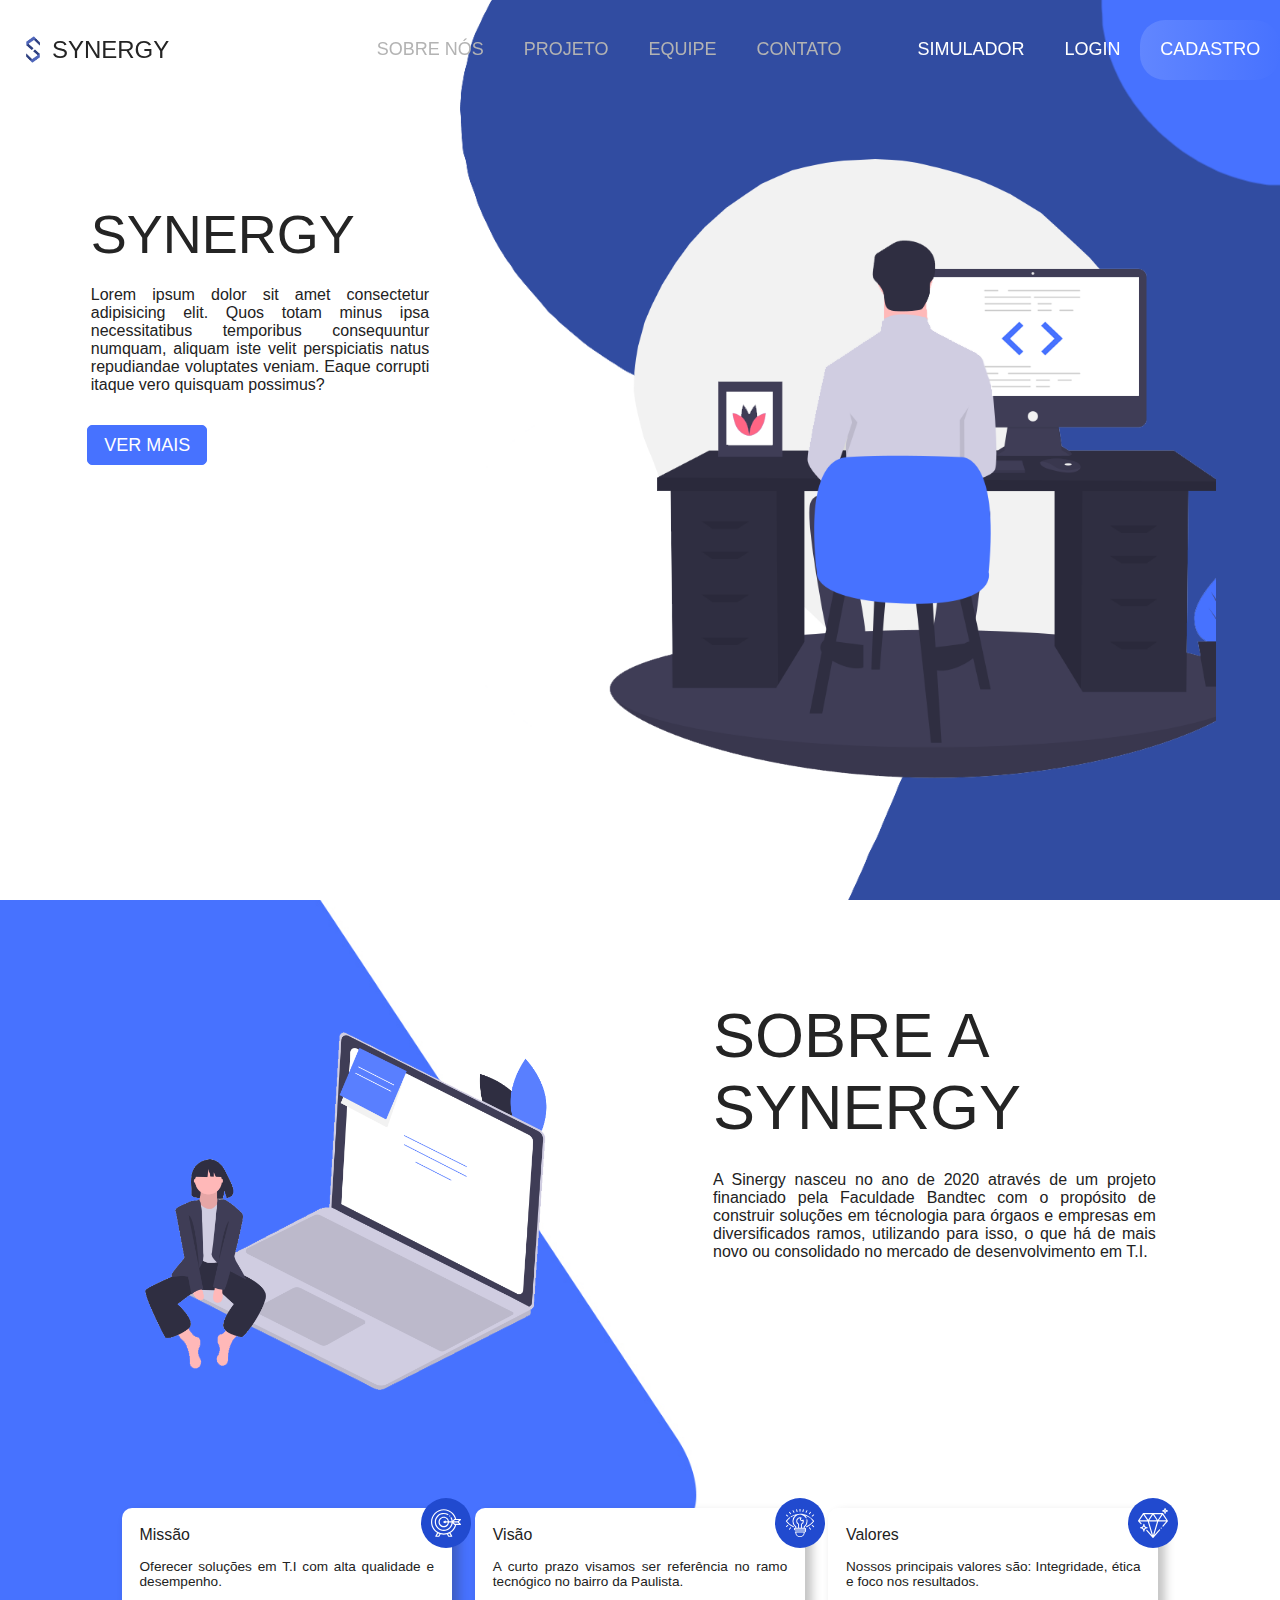
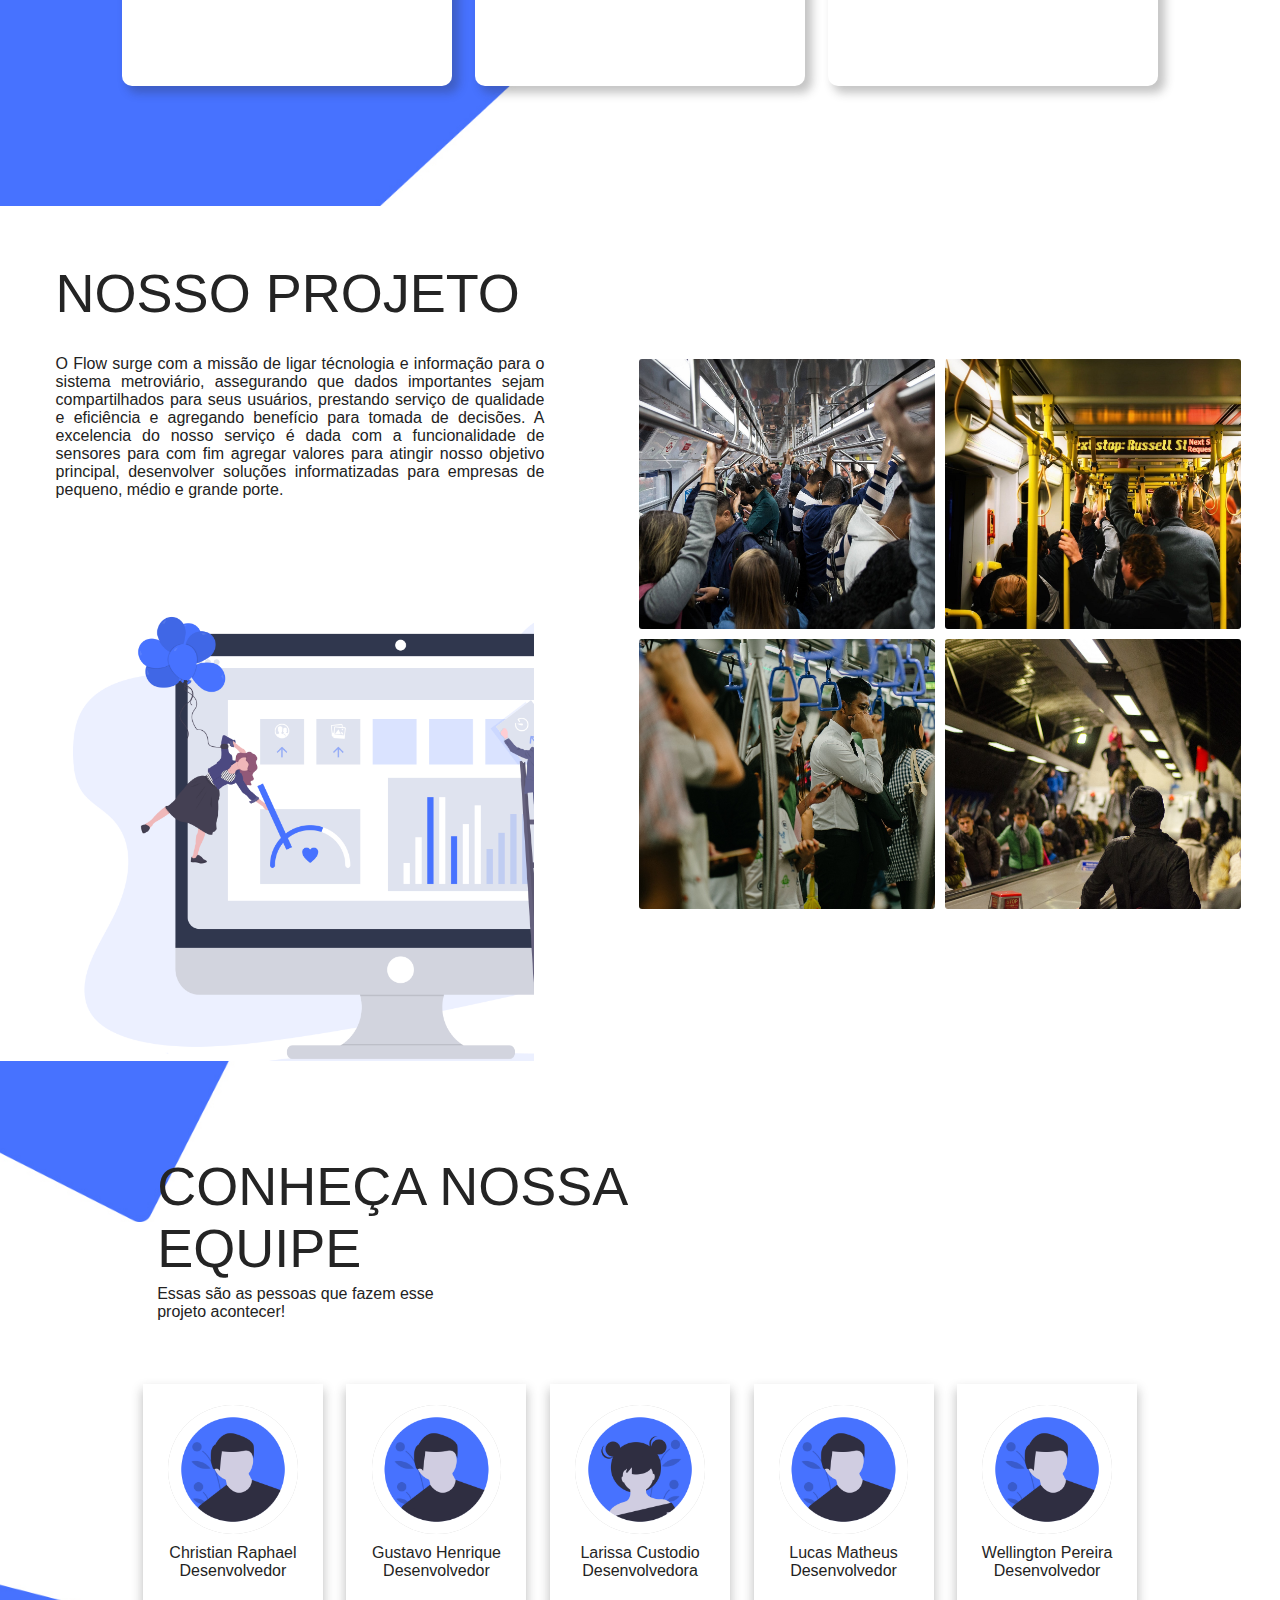
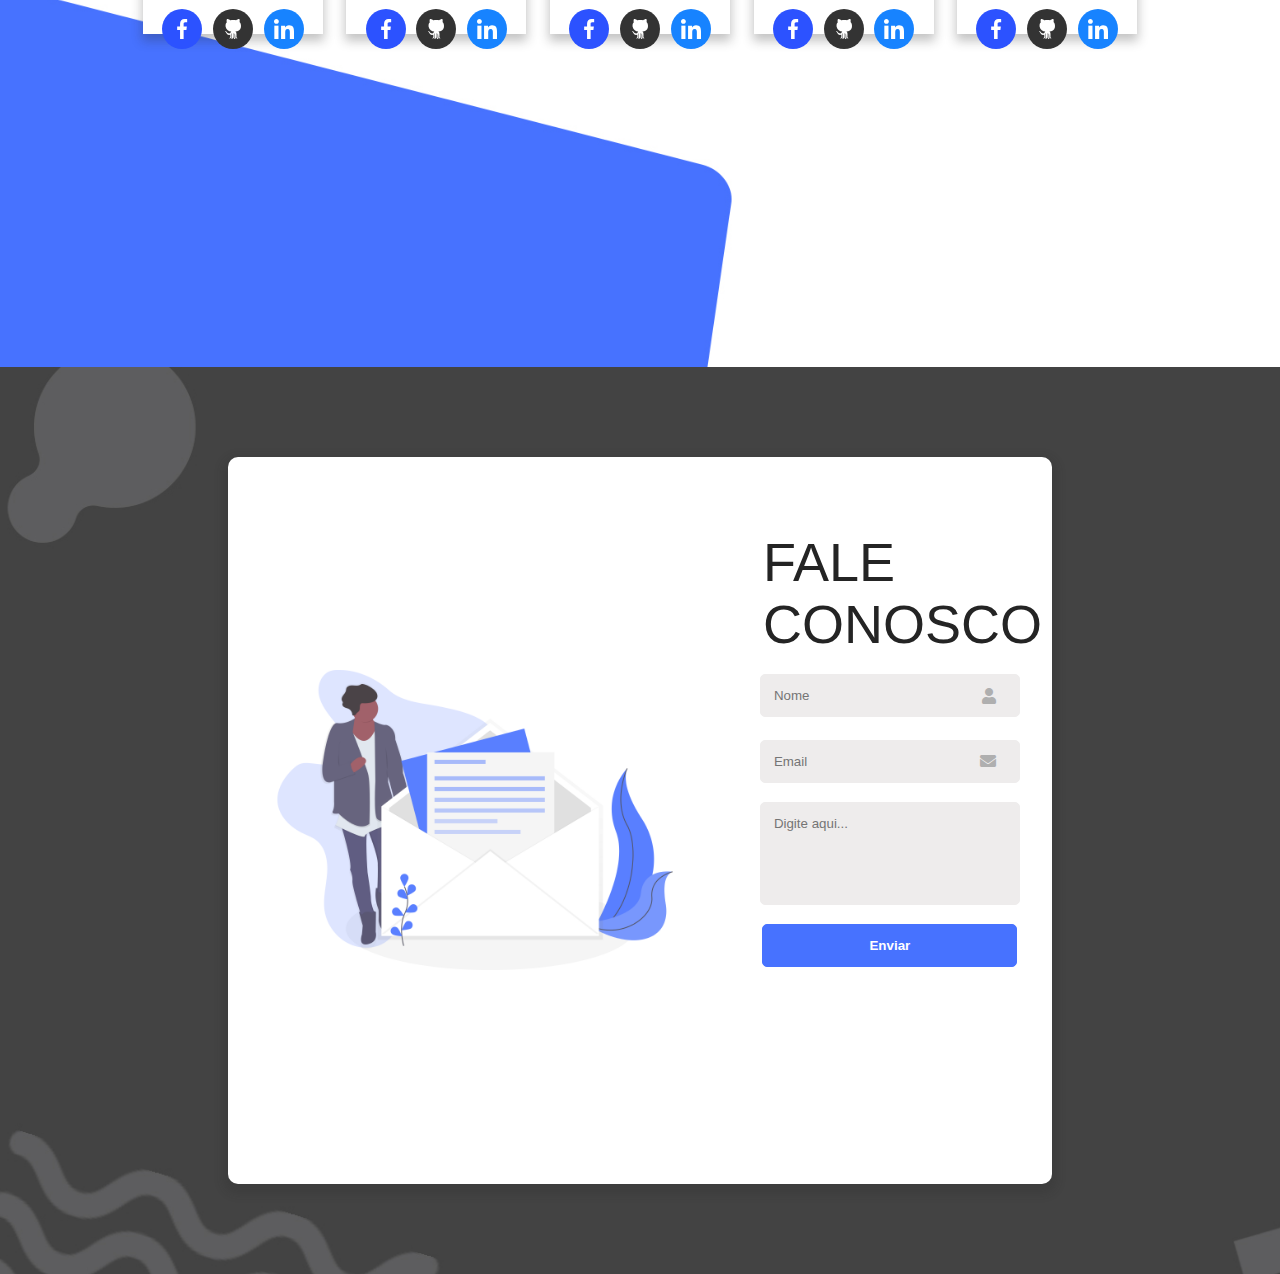
==== commit 6b01ca22: "Correção de erros" ====
--- a/site-institucional/index.html
+++ b/site-institucional/index.html
@@ -58,7 +58,7 @@
         <div id='home'>
             <div class="section-intro">
                 <h2 class='section-title'>SYNERGY</h2>
-                <p class='description'>Lorem Ipsum is simply dummy text of the printing and typesetting industry. Lorem Ipsum has been the industry's standard dummy text ever since the 1500s, when an unknown printer took a galley of type and scrambled it to make a type specimen book.</p>
+                <p class='description'>Lorem ipsum dolor sit amet consectetur adipisicing elit. Quos totam minus ipsa necessitatibus temporibus consequuntur numquam, aliquam iste velit perspiciatis natus repudiandae voluptates veniam. Eaque corrupti itaque vero quisquam possimus?</p>
                 <button href="#section-empresa" class='menu-link'>VER MAIS</button>
             </div>
             <div class="imagem-home">
@@ -72,7 +72,7 @@
             </div>
 
             <div class="section-intro">
-                <h2 class='section-title'>SOBRE A SINERGY</h2>
+                <h2 class='section-title'>SOBRE A SYNERGY</h2>
 
                 <p class='description'>A Sinergy nasceu no ano de 2020 através de um projeto financiado pela Faculdade Bandtec com o propósito de construir soluções em técnologia para órgaos e empresas em diversificados ramos, utilizando para isso, o que há de mais novo ou consolidado no mercado de desenvolvimento em T.I.</p>
             </div>
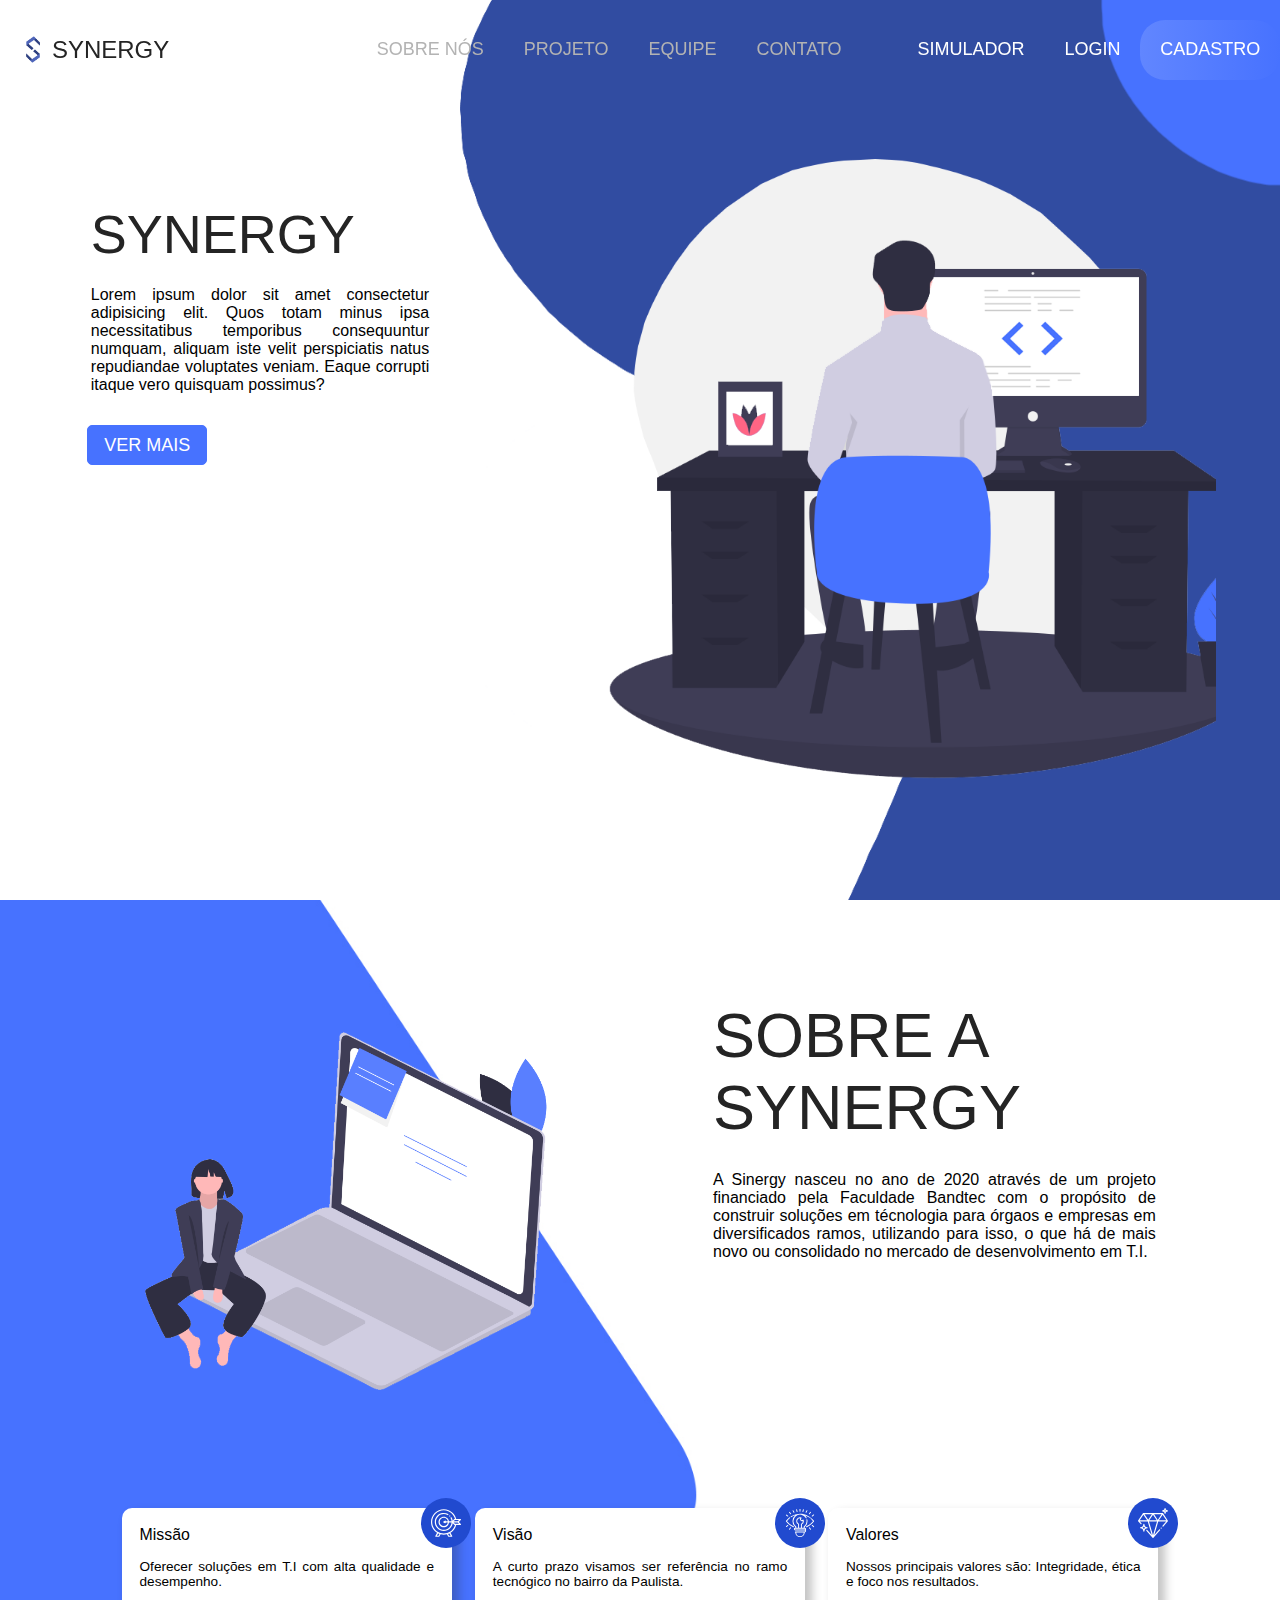
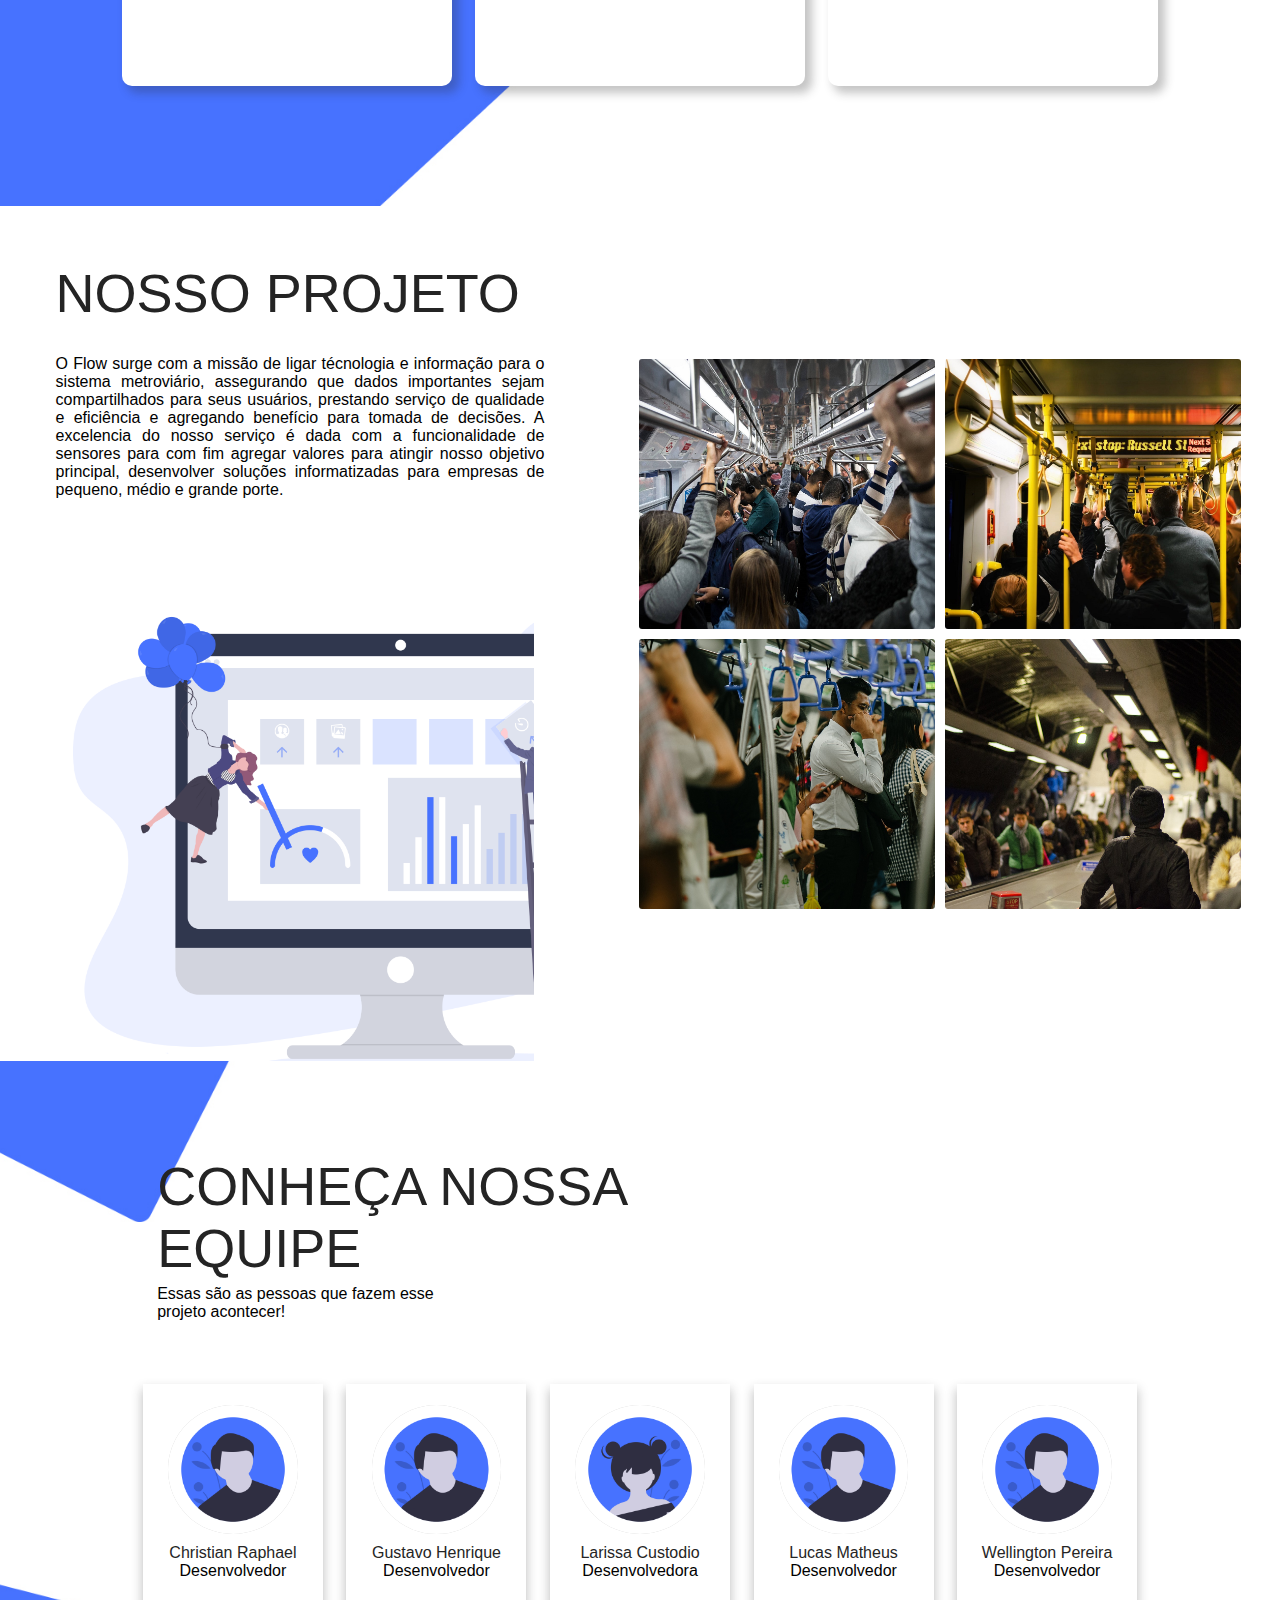
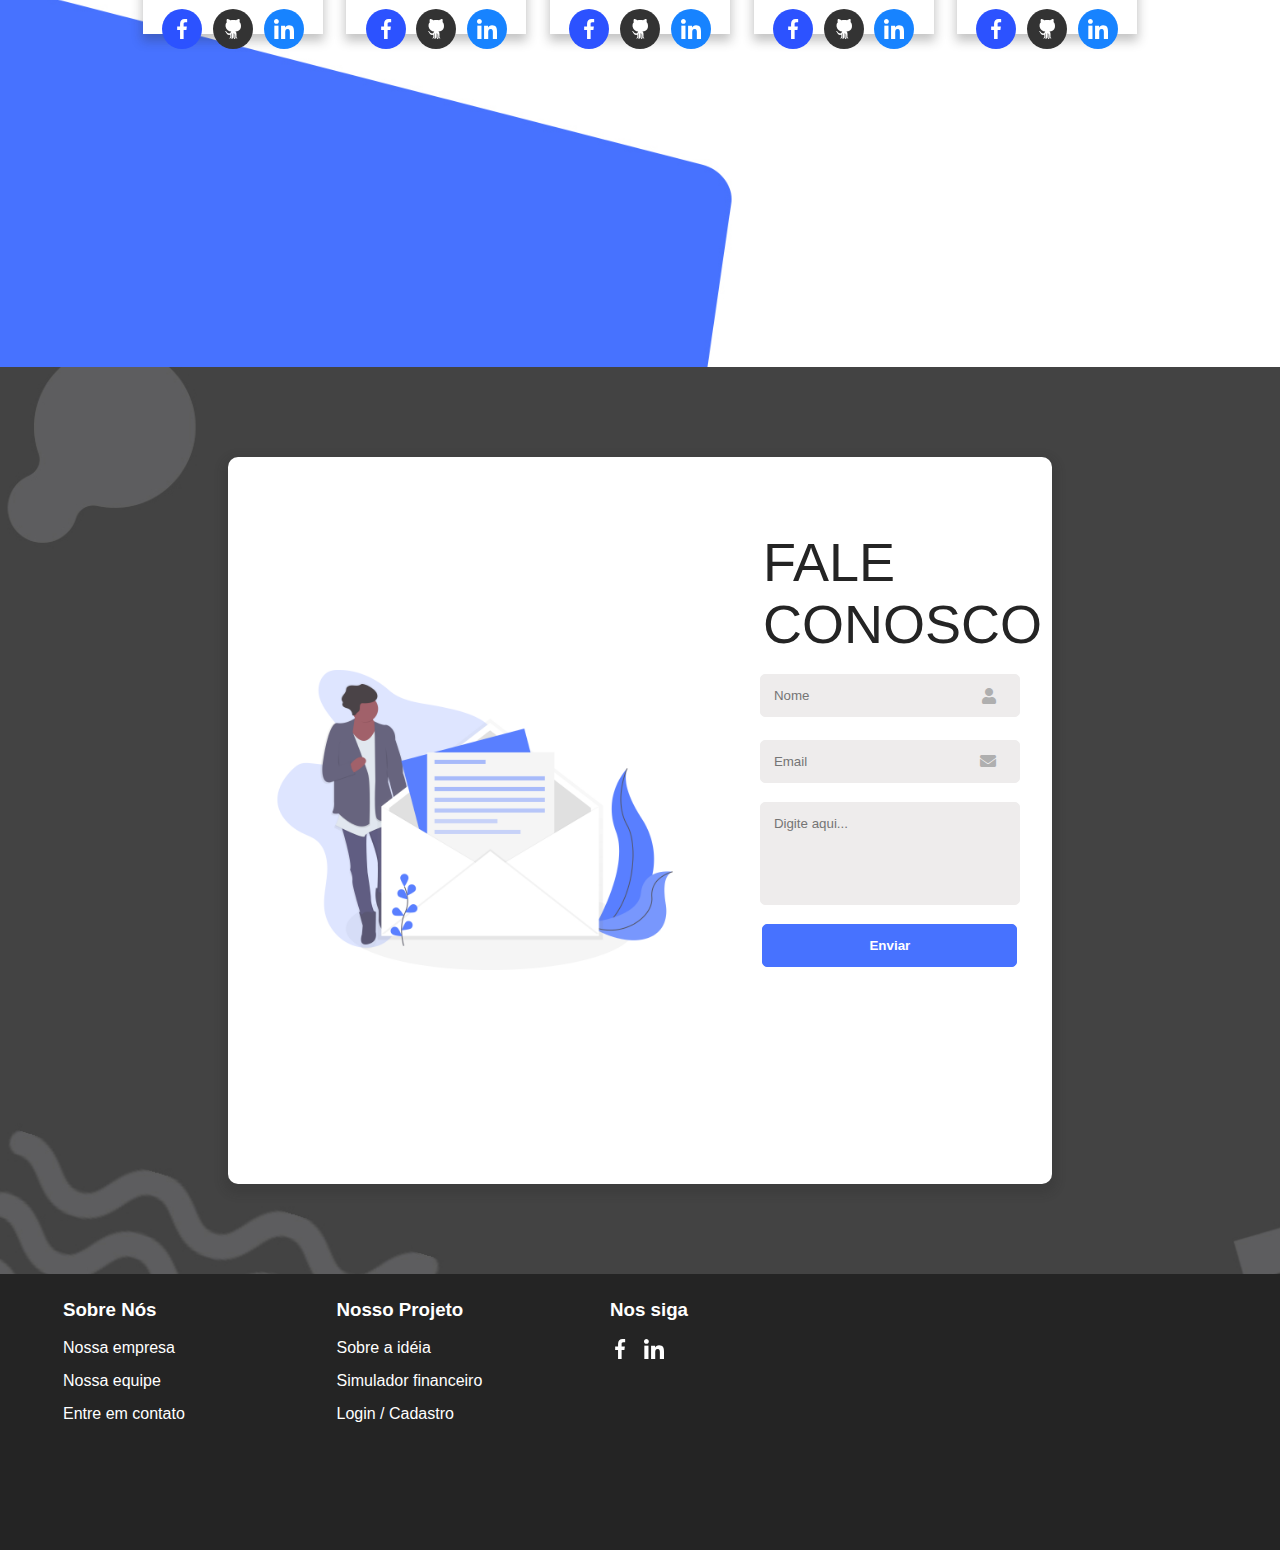
==== commit cdba3293: "Footer iniciado" ====
--- a/site-institucional/index.html
+++ b/site-institucional/index.html
@@ -443,7 +443,39 @@
 
     <!-- RODAPÉ -->
     <footer id='footer'>
-
+        <div class='footer-topic'>
+            <ul class='list-sections'>
+                <h3>Sobre Nós</h3>
+                <li>Nossa empresa</li>
+                <li>Nossa equipe</li>
+                <li>Entre em contato</li>
+            </ul>
+        </div>
+
+        <div class='footer-topic'>
+            <ul class='list-sections'>
+                <h3>Nosso Projeto</h3>
+                <li>Sobre a idéia</li>
+                <li>Simulador financeiro</li>
+                <li>Login / Cadastro</li>
+            </ul>
+        </div>
+
+        <div class='footer-topic'>
+            <ul class='list-sections'>
+                <h3>Nos siga</h3>
+                <li class='li-footer-media'>
+                    <a href="#">
+                        <img src="img/facebook.svg" alt="Facebook" class='social-media-icon'>
+                    </a>
+                </li>
+                <li class='li-footer-media'>
+                    <a href="#">
+                        <img src="img/linkedin.svg" alt="Linkedin" class='social-media-icon'>
+                    </a>
+                </li>
+            </ul>
+        </div>
     </footer>
 
     <script src="js/menu-animation.js"></script>
--- a/site-institucional/css/style-index.css
+++ b/site-institucional/css/style-index.css
@@ -611,4 +611,38 @@
     #anterior i:hover{
         transition: 0.5s;
         color: #4772ff;
-    }+    }
+
+#footer {
+    height: 25vh;
+    background: rgb(36, 36, 36);
+    display: flex;
+    justify-content: flex-start;
+    align-items: center;
+    color: white;
+    padding: 2% 4%;
+}
+
+div.footer-topic {
+    margin: 1%;
+    min-width: 250px;
+    height: 100%;
+}
+div.footer-topic h3 {
+    font-weight: bold;
+    padding-bottom: 4%;
+}
+
+ul.list-sections {
+    list-style: none;
+}
+
+ul.list-sections li {
+    padding: 3% 0;
+    font-weight: 100;
+}
+
+li.li-footer-media {
+    display: inline-block;
+    margin-right: 4%;
+}--- a/site-institucional/css/style-login.css
+++ b/site-institucional/css/style-login.css
@@ -3,7 +3,6 @@
     padding: 0;
     font-family: -apple-system, BlinkMacSystemFont, 'Segoe UI', Roboto, Oxygen, Ubuntu, Cantarell, 'Open Sans', 'Helvetica Neue', sans-serif;
     font-weight: 500;
-    color: #222222;
 }
 
 div#mid {
